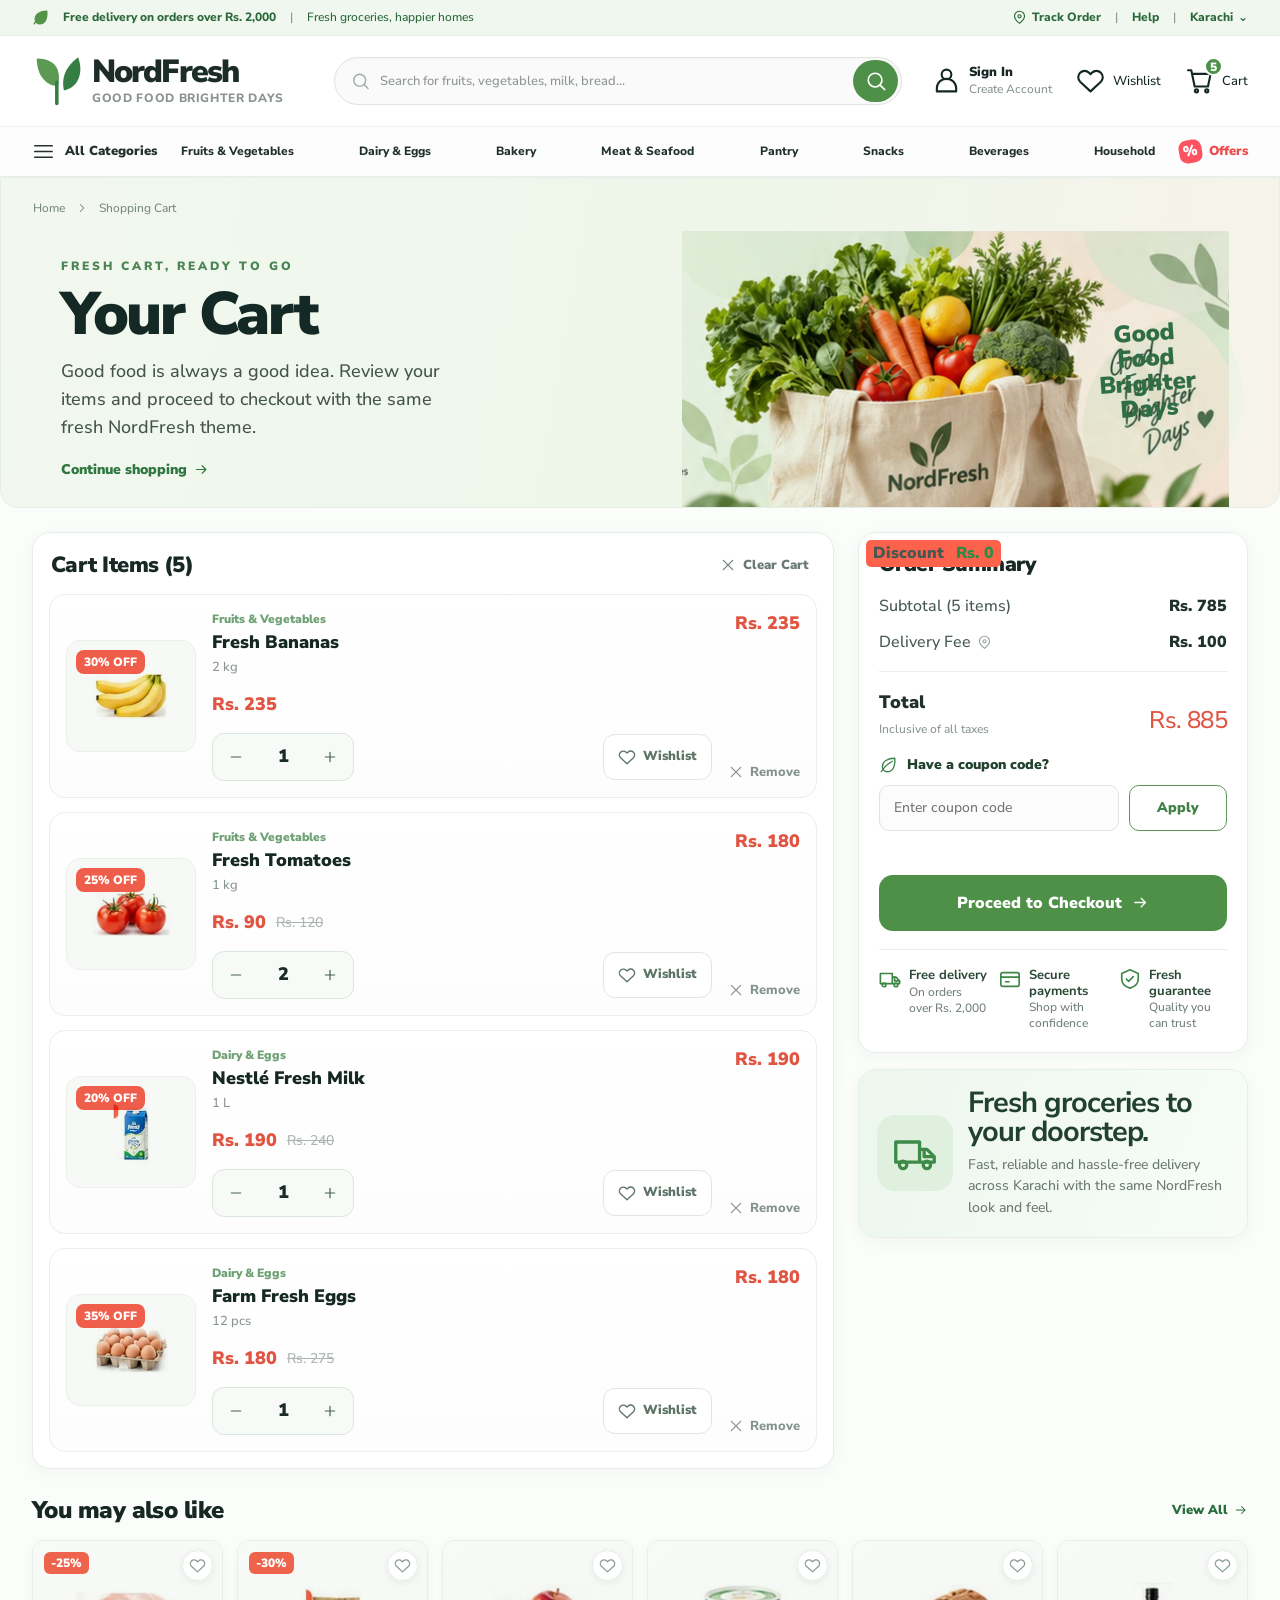
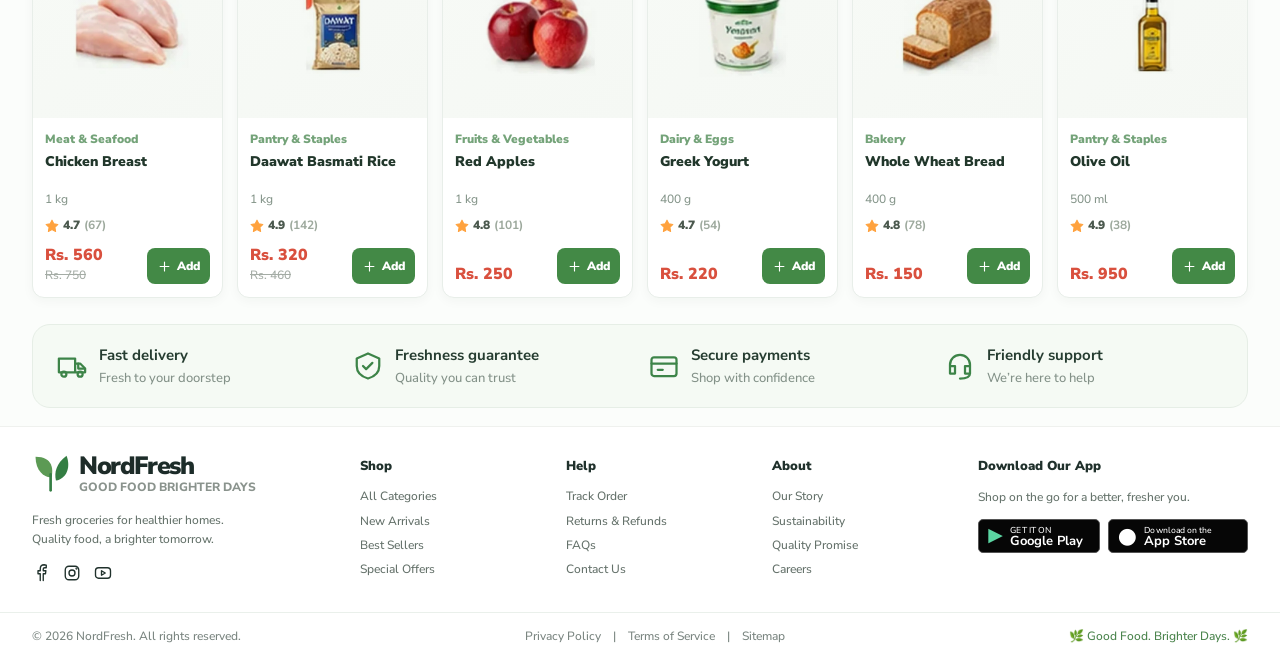
==== cart.html @ d3c6e1ac "Add NordFresh shopping cart page and connect full cart navigation" ====
<!doctype html>
<html lang="en">
<head>
  <meta charset="UTF-8" />
  <meta name="viewport" content="width=device-width, initial-scale=1" />
  <meta name="theme-color" content="#f8fbf7" />
  <meta name="description" content="Review your NordFresh cart and continue to checkout." />
  <title>Shopping Cart | NordFresh</title>
  <link rel="preconnect" href="https://fonts.googleapis.com" />
  <link rel="preconnect" href="https://fonts.gstatic.com" crossorigin />
  <link href="https://fonts.googleapis.com/css2?family=Nunito+Sans:wght@400;500;600;700;800;900&display=swap" rel="stylesheet" />
  <link rel="stylesheet" href="styles.css" />
  <link rel="stylesheet" href="storefront.css" />
  <link rel="stylesheet" href="cart.css" />
  <script defer src="catalog.js"></script>
  <script defer src="cart.js"></script>
</head>
<body data-page="cart">
  <svg aria-hidden="true" class="svg-defs" xmlns="http://www.w3.org/2000/svg">
    <symbol id="i-leaf" viewBox="0 0 24 24"><path d="M21 3c-9.5 0-16.5 4-16.5 11.5A6.5 6.5 0 0 0 11 21C18.5 21 22 13.5 21 3Z"></path><path d="M3 21c4-7 9-11 15-14"></path></symbol>
    <symbol id="i-search" viewBox="0 0 24 24"><circle cx="11" cy="11" r="7.5"></circle><path d="m16.5 16.5 5 5"></path></symbol>
    <symbol id="i-cart" viewBox="0 0 24 24"><path d="M2.5 3.5h2.7L8 17h11l2.2-10.5H5.9"></path><circle cx="9.5" cy="20.5" r="1.3"></circle><circle cx="18" cy="20.5" r="1.3"></circle></symbol>
    <symbol id="i-user" viewBox="0 0 24 24"><circle cx="12" cy="7" r="4"></circle><path d="M4 21v-2.5a8 8 0 0 1 16 0V21H4Z"></path></symbol>
    <symbol id="i-pin" viewBox="0 0 24 24"><path d="M20 10c0 5-8 11.5-8 11.5S4 15 4 10a8 8 0 1 1 16 0Z"></path><circle cx="12" cy="10" r="2.5"></circle></symbol>
    <symbol id="i-heart" viewBox="0 0 24 24"><path d="M20.6 5.6a5.2 5.2 0 0 0-7.4 0L12 6.8l-1.2-1.2a5.2 5.2 0 0 0-7.4 7.4L12 21l8.6-8a5.2 5.2 0 0 0 0-7.4Z"></path></symbol>
    <symbol id="i-menu" viewBox="0 0 24 24"><path d="M3 6h18M3 12h18M3 18h18"></path></symbol>
    <symbol id="i-truck" viewBox="0 0 24 24"><path d="M1.5 6h13v11h-13zM14.5 10h4l4 4v3h-8z"></path><circle cx="5.5" cy="18.5" r="2"></circle><circle cx="18.5" cy="18.5" r="2"></circle><path d="M17 10v4h5"></path></symbol>
    <symbol id="i-shield" viewBox="0 0 24 24"><path d="M12 2 21 6v6c0 5-3.8 8.5-9 10-5.2-1.5-9-5-9-10V6Z"></path><path d="m8 12 2.5 2.5 5-5"></path></symbol>
    <symbol id="i-credit" viewBox="0 0 24 24"><rect height="15" rx="2" width="20" x="2" y="5"></rect><path d="M2 10h20m-15 5h4"></path></symbol>
    <symbol id="i-headset" viewBox="0 0 24 24"><path d="M4 13V11a8 8 0 0 1 16 0v2M4 13v5h4v-6H5a1 1 0 0 0-1 1ZM20 13v5h-4v-6h3a1 1 0 0 1 1 1ZM20 18c0 3-4 4-8 4"></path></symbol>
    <symbol id="i-mail" viewBox="0 0 24 24"><rect height="15" rx="2" width="20" x="2" y="5"></rect><path d="m2 7 10 8 10-8"></path></symbol>
    <symbol id="i-arrow" viewBox="0 0 24 24"><path d="M4 12h15m-6-6 6 6-6 6"></path></symbol>
    <symbol id="i-close" viewBox="0 0 24 24"><path d="M5 5 19 19M19 5 5 19"></path></symbol>
    <symbol id="i-minus" viewBox="0 0 24 24"><path d="M5 12h14"></path></symbol>
    <symbol id="i-plus" viewBox="0 0 24 24"><path d="M5 12h14M12 5v14"></path></symbol>
    <symbol id="i-facebook" viewBox="0 0 24 24"><path d="M15 22v-9h3l.5-4H15V6.8c0-1.2.4-1.8 1.9-1.8H19V1.4A23 23 0 0 0 16.2 1C13 1 11 2.9 11 6.5V9H8v4h3v9"></path></symbol>
    <symbol id="i-instagram" viewBox="0 0 24 24"><rect height="18" rx="5" width="18" x="3" y="3"></rect><circle cx="12" cy="12" r="4"></circle><circle cx="18" cy="6" r=".6"></circle></symbol>
    <symbol id="i-play" viewBox="0 0 24 24"><rect height="14" rx="4" width="20" x="2" y="5"></rect><path d="m10 9 5 3-5 3Z"></path></symbol>
    <symbol id="i-chevron" viewBox="0 0 24 24"><path d="m9 6 6 6-6 6"></path></symbol>
    <symbol id="i-star" viewBox="0 0 24 24"><path d="m12 2 3.1 6.3 7 1-5.1 5 1.2 7-6.2-3.3-6.2 3.3 1.2-7-5.1-5 7-1Z"></path></symbol>
  </svg>

  <a href="#main" class="skip-link">Skip to main content</a>

  <div class="announcement">
    <div class="wrap announcement-inner">
      <div class="announce-message"><svg class="ico leaf-solid"><use href="#i-leaf"></use></svg><strong>Free delivery on orders over Rs. 2,000</strong><span class="top-divider">|</span><span class="announcement-extra">Fresh groceries, happier homes</span></div>
      <div class="announce-links"><a data-demo="Order tracking" href="#"><svg class="ico small"><use href="#i-pin"></use></svg> Track Order</a><span>|</span><a data-demo="Help centre" href="#">Help</a><span>|</span><button class="text-control" id="cityButton" type="button">Karachi <span aria-hidden="true">⌄</span></button></div>
    </div>
  </div>

  <header class="site-header" id="top">
    <div class="wrap main-header">
      <a aria-label="NordFresh home" class="brand" href="index.html">
        <span aria-hidden="true" class="brand-symbol"><svg class="brand-leaf one" viewBox="0 0 44 44"><path d="M4 3C24 3 24 18 22 26 15 27 4 20 4 3Z" fill="#5c9a54"></path><path d="M39 2C27 11 25 21 27 30 39 28 44 15 39 2Z" fill="#347e43"></path><path d="M21 23v18" stroke="#347e43" stroke-linecap="round" stroke-width="3"></path></svg></span>
        <span class="brand-type"><span class="brand-name">Nord<span>Fresh</span></span><small>GOOD FOOD BRIGHTER DAYS</small></span>
      </a>
      <form class="header-search" id="searchForm" role="search"><svg class="ico search-prefix"><use href="#i-search"></use></svg><input aria-label="Search products" autocomplete="off" id="searchInput" placeholder="Search for fruits, vegetables, milk, bread..." type="search" /><button aria-label="Search" type="submit"><svg class="ico"><use href="#i-search"></use></svg></button></form>
      <div class="header-actions">
        <button class="account-action" data-demo="Sign in" type="button"><svg class="ico"><use href="#i-user"></use></svg><span><strong>Sign In</strong><small>Create Account</small></span></button>
        <button class="account-action wishlist-action" id="wishlistButton" type="button"><svg class="ico"><use href="#i-heart"></use></svg><span>Wishlist</span></button>
        <button aria-label="Open shopping cart" class="account-action cart-action" id="openCart" type="button"><span class="cart-icon-wrap"><svg class="ico"><use href="#i-cart"></use></svg><span class="cart-count" id="cartCount">0</span></span><span>Cart</span></button>
      </div>
    </div>
    <nav aria-label="Main navigation" class="nav-strip">
      <div class="wrap nav-content">
        <button aria-expanded="false" class="nav-category" id="categoryToggle" type="button"><svg class="ico"><use href="#i-menu"></use></svg> All Categories</button>
        <div class="nav-links"><a href="shop.html?category=fruits">Fruits &amp; Vegetables</a><a href="shop.html?category=dairy">Dairy &amp; Eggs</a><a href="shop.html?category=bakery">Bakery</a><a href="shop.html?category=seafood">Meat &amp; Seafood</a><a href="shop.html?category=pantry">Pantry</a><a href="shop.html?category=snacks">Snacks</a><a href="shop.html?category=beverages">Beverages</a><a href="shop.html?category=household">Household</a></div>
        <a class="offers-link" href="shop.html?sort=discount"><span class="offer-flower">%</span> Offers</a>
      </div>
      <div class="category-popover wrap" hidden id="categoryPopover"><div class="popover-list" id="popoverCategoryList"></div></div>
    </nav>
  </header>

  <main id="main" class="cart-main">
    <section class="cart-hero">
      <div class="wrap">
        <nav class="cart-breadcrumbs" aria-label="Breadcrumb">
          <a href="index.html">Home</a><svg class="ico"><use href="#i-chevron"></use></svg><span>Shopping Cart</span>
        </nav>
      </div>
      <div class="wrap cart-hero-inner">
        <div class="cart-hero-copy">
          <div class="eyebrow">FRESH CART, READY TO GO</div>
          <h1>Your Cart</h1>
          <p>Good food is always a good idea. Review your items and proceed to checkout with the same fresh NordFresh theme.</p>
          <a class="hero-link" href="shop.html">Continue shopping <svg class="ico"><use href="#i-arrow"></use></svg></a>
        </div>
        <div class="cart-hero-media">
          <div class="cart-hero-leaf" aria-hidden="true"></div>
          <img src="assets/hero-produce.webp" alt="NordFresh grocery bag filled with vegetables and fruits" width="1102" height="556" decoding="async" fetchpriority="high" />
          <div class="cart-hero-badge">Good<br/>Food<br/>Brighter<br/>Days</div>
        </div>
      </div>
    </section>

    <div class="wrap cart-layout">
      <section class="cart-card" aria-labelledby="cartItemsHeading">
        <div class="cart-card-header">
          <h2 id="cartItemsHeading">Cart Items (<span id="cartItemCountLabel">0</span>)</h2>
          <button id="clearCartPage" type="button"><svg class="ico"><use href="#i-close"></use></svg> Clear Cart</button>
        </div>
        <div class="cart-items" id="cartPageItems"></div>
      </section>

      <aside class="summary-stack">
        <section class="summary-card" id="summaryPanel" aria-labelledby="summaryHeading">
          <h2 id="summaryHeading">Order Summary</h2>
          <div class="summary-lines">
            <div class="summary-line"><span>Subtotal (<span id="summaryItemCount">0</span> items)</span><strong id="summarySubtotal">Rs. 0</strong></div>
            <div class="summary-line muted"><span>Delivery Fee <svg class="ico"><use href="#i-pin"></use></svg></span><strong id="summaryDelivery">Rs. 0</strong></div>
            <div class="summary-line discount"><span>Discount</span><strong id="summaryDiscount">Rs. 0</strong></div>
          </div>
          <div class="summary-total">
            <div><strong>Total</strong><small>Inclusive of all taxes</small></div>
            <div class="total-amount" id="summaryTotal">Rs. 0</div>
          </div>
          <div class="coupon-title"><svg class="ico"><use href="#i-leaf"></use></svg> Have a coupon code?</div>
          <form class="coupon-form" id="couponForm">
            <input id="couponInput" type="text" placeholder="Enter coupon code" aria-label="Coupon code" />
            <button type="submit">Apply</button>
          </form>
          <div class="coupon-note" id="couponNote"></div>
          <button class="btn btn-primary checkout-btn" id="checkoutCart" type="button">Proceed to Checkout <svg class="ico"><use href="#i-arrow"></use></svg></button>
          <div class="summary-feature-list">
            <div class="summary-feature"><svg class="ico"><use href="#i-truck"></use></svg><div><strong>Free delivery</strong><span>On orders over Rs. 2,000</span></div></div>
            <div class="summary-feature"><svg class="ico"><use href="#i-credit"></use></svg><div><strong>Secure payments</strong><span>Shop with confidence</span></div></div>
            <div class="summary-feature"><svg class="ico"><use href="#i-shield"></use></svg><div><strong>Fresh guarantee</strong><span>Quality you can trust</span></div></div>
          </div>
        </section>

        <section class="cart-promo-card" aria-label="Promotional message">
          <div class="cart-promo-card-inner">
            <div class="cart-promo-icon"><svg class="ico"><use href="#i-truck"></use></svg></div>
            <div>
              <h3>Fresh groceries to your doorstep.</h3>
              <p>Fast, reliable and hassle-free delivery across Karachi with the same NordFresh look and feel.</p>
            </div>
          </div>
        </section>
      </aside>
    </div>

    <section class="wrap cart-recommend section" aria-labelledby="recommendHeading">
      <div class="section-title">
        <h2 id="recommendHeading">You may also like</h2>
        <a class="view-all" href="shop.html">View All <svg class="ico"><use href="#i-arrow"></use></svg></a>
      </div>
      <div class="cart-recommend-grid" id="cartRecommendations"></div>
    </section>

    <section class="wrap cart-bottom-benefits" aria-label="Service highlights">
      <article><svg class="ico"><use href="#i-truck"></use></svg><div><strong>Fast delivery</strong><p>Fresh to your doorstep</p></div></article>
      <article><svg class="ico"><use href="#i-shield"></use></svg><div><strong>Freshness guarantee</strong><p>Quality you can trust</p></div></article>
      <article><svg class="ico"><use href="#i-credit"></use></svg><div><strong>Secure payments</strong><p>Shop with confidence</p></div></article>
      <article><svg class="ico"><use href="#i-headset"></use></svg><div><strong>Friendly support</strong><p>We’re here to help</p></div></article>
    </section>
  </main>

  <footer class="site-footer"><div class="wrap footer-main"><div class="footer-about"><a class="brand footer-brand" href="index.html"><span aria-hidden="true" class="brand-symbol"><svg viewBox="0 0 44 44"><path d="M4 3C24 3 24 18 22 26 15 27 4 20 4 3Z" fill="#5c9a54"></path><path d="M39 2C27 11 25 21 27 30 39 28 44 15 39 2Z" fill="#347e43"></path><path d="M21 23v18" stroke="#347e43" stroke-linecap="round" stroke-width="3"></path></svg></span><span class="brand-type"><span class="brand-name">Nord<span>Fresh</span></span><small>GOOD FOOD BRIGHTER DAYS</small></span></a><p>Fresh groceries for healthier homes.<br />Quality food, a brighter tomorrow.</p><div class="social-links"><a aria-label="Facebook" data-demo="Facebook" href="#"><svg class="ico"><use href="#i-facebook"></use></svg></a><a aria-label="Instagram" data-demo="Instagram" href="#"><svg class="ico"><use href="#i-instagram"></use></svg></a><a aria-label="YouTube" data-demo="YouTube" href="#"><svg class="ico"><use href="#i-play"></use></svg></a></div></div><div class="footer-col"><h3>Shop</h3><a href="shop.html">All Categories</a><a href="shop.html">New Arrivals</a><a href="shop.html">Best Sellers</a><a href="shop.html">Special Offers</a></div><div class="footer-col"><h3>Help</h3><a data-demo="Track order" href="#">Track Order</a><a data-demo="Returns and refunds" href="#">Returns &amp; Refunds</a><a data-demo="FAQs" href="#">FAQs</a><a data-demo="Contact" href="#">Contact Us</a></div><div class="footer-col"><h3>About</h3><a data-demo="Our story" href="#">Our Story</a><a data-demo="Sustainability" href="#">Sustainability</a><a data-demo="Quality promise" href="#">Quality Promise</a><a data-demo="Careers" href="#">Careers</a></div><div class="footer-col footer-app"><h3>Download Our App</h3><p>Shop on the go for a better, fresher you.</p><div class="store-badges"><a data-demo="Google Play" href="#"><span class="badge-play">▶</span><span><small>GET IT ON</small><strong>Google Play</strong></span></a><a data-demo="App Store" href="#"><span class="badge-apple">●</span><span><small>Download on the</small><strong>App Store</strong></span></a></div></div></div><div class="footer-bottom"><div class="wrap"><span>© 2026 NordFresh. All rights reserved.</span><div><a data-demo="Privacy policy" href="#">Privacy Policy</a><span>|</span><a data-demo="Terms of service" href="#">Terms of Service</a><span>|</span><a data-demo="Sitemap" href="#">Sitemap</a></div><span class="footer-tagline">🌿 Good Food. Brighter Days. 🌿</span></div></div></footer>

  <nav aria-label="Quick navigation" class="mobile-bottom-nav"><a href="index.html"><svg class="ico"><use href="#i-leaf"></use></svg><span>Home</span></a><a href="shop.html"><svg class="ico"><use href="#i-menu"></use></svg><span>Shop</span></a><button id="mobileCart" type="button"><svg class="ico"><use href="#i-cart"></use></svg><span>Cart</span></button><button data-demo="Account" type="button"><svg class="ico"><use href="#i-user"></use></svg><span>Account</span></button></nav>
  <div aria-live="polite" class="toast" id="toast" role="status"></div>
</body>
</html>
---- styles.css ----
:root{--green:#4e9048;--green-dark:#276d39;--deep:#142724;--text:#20312c;--muted:#67726e;--line:#e7ece8;--mint:#edf7ee;--pale:#f5faf4;--orange:#ec5945;--shadow:0 5px 22px rgba(22,48,33,.055);--radius:12px;--wrap:1340px}
*,*::before,*::after{box-sizing:border-box}html{scroll-behavior:smooth;scroll-padding-top:125px}body{margin:0;font-family:'Nunito Sans',Inter,ui-sans-serif,system-ui,-apple-system,'Segoe UI',sans-serif;color:var(--text);background:#fff;font-size:14px;font-weight:500;line-height:1.4;-webkit-font-smoothing:antialiased}img,svg{display:block}img{max-width:100%;height:auto}a{text-decoration:none;color:inherit}button,input{font:inherit}button{cursor:pointer}button:disabled{cursor:not-allowed;opacity:.6}a,button,input{-webkit-tap-highlight-color:transparent}a:focus-visible,button:focus-visible,input:focus-visible{outline:3px solid #8bbd83;outline-offset:3px}h1,h2,h3,p{margin:0}h1,h2,h3{line-height:1.13}h2{letter-spacing:-.55px}.wrap{width:min(var(--wrap),calc(100% - 64px));margin-inline:auto}.svg-defs{position:absolute;width:0;height:0;overflow:hidden}.ico{width:22px;height:22px;fill:none;stroke:currentColor;stroke-width:1.8;stroke-linecap:round;stroke-linejoin:round;flex-shrink:0}.ico.small{width:15px;height:15px}.sr-only{position:absolute!important;width:1px!important;height:1px!important;padding:0!important;margin:-1px!important;overflow:hidden!important;clip:rect(0,0,0,0)!important;white-space:nowrap!important;border:0!important}.skip-link{position:absolute;left:12px;top:-80px;background:white;color:var(--green-dark);padding:10px;z-index:120}.skip-link:focus{top:12px}.btn{display:inline-flex;align-items:center;justify-content:center;gap:10px;min-height:42px;padding:10px 18px;border:0;border-radius:10px;font-size:14px;font-weight:900;transition:background .22s,transform .22s,box-shadow .22s;white-space:nowrap}.btn:hover{transform:translateY(-2px);box-shadow:0 7px 19px #347e4325}.btn .ico{width:17px;height:17px}.btn-primary{background:var(--green);color:white}.btn-primary:hover{background:#367a3b}.btn-light{background:#fff;color:#316d3d}.btn-light:hover{background:#f6fff4}.section{margin-top:22px}.section-title{display:flex;align-items:center;justify-content:space-between;gap:15px;margin-bottom:16px}.section-title h2{font-size:24px;font-weight:900;color:#162724}.view-all{display:inline-flex;align-items:center;gap:6px;font-size:13px;font-weight:900;color:#286e3b;white-space:nowrap}.view-all:hover{color:var(--orange)}.view-all .ico{width:14px;height:14px}
/* Slim announcement bar */
.announcement{background:#eff7ee;border-bottom:1px solid #e3eee3;color:#2b6839;font-size:12px;min-height:35px}.announcement-inner{min-height:35px;display:flex;align-items:center;justify-content:space-between;gap:15px}.announce-message,.announce-links{display:flex;align-items:center;gap:14px}.announcement .ico.leaf-solid{fill:#549448;stroke:#549448;width:17px;height:17px}.announce-message strong{font-weight:800}.top-divider,.announce-links>span{color:#81958a}.announce-links a,.announce-links button{display:inline-flex;align-items:center;gap:5px;font-size:12px;font-weight:800}.announce-links a:hover{color:#103d21}.text-control{padding:0;border:0;background:none;color:inherit}
/* Header */
.site-header{position:relative;z-index:20;background:#fff}.main-header{display:grid;grid-template-columns:272px minmax(280px,1fr) 316px;align-items:center;gap:30px;min-height:90px}.brand{display:inline-flex;align-items:center;gap:8px;white-space:nowrap;max-width:max-content}.brand-symbol{display:block;width:52px;height:52px;flex:0 0 52px}.brand-symbol svg{width:100%;height:100%}.brand-type{display:flex;flex-direction:column;gap:2px}.brand-name{font-weight:900;letter-spacing:-1.9px;color:#1e2c29;font-size:32px;line-height:1}.brand-name span{color:#1c2c29}.brand-type small{font-size:12px;font-weight:800;letter-spacing:.65px;color:#8a938d}.header-search{height:48px;display:flex;align-items:center;border:1px solid #dde5e0;background:#f9faf9;border-radius:30px;padding-left:16px;box-shadow:inset 0 1px 2px #00000005}.header-search:focus-within{border-color:#83b17d;box-shadow:0 0 0 3px #8bbd8325}.header-search .search-prefix{color:#a2aca6;width:19px}.header-search input{flex:1;min-width:0;width:100%;border:0;outline:0;background:transparent;padding:0 10px;color:var(--deep);font-size:13px}.header-search input::placeholder{color:#8e9693}.header-search button{width:45px;height:42px;margin-right:3px;border:0;background:var(--green);color:#fff;border-radius:25px;display:grid;place-items:center;transition:background .2s}.header-search button:hover{background:var(--green-dark)}.header-actions{display:flex;align-items:center;justify-content:flex-end;gap:24px}.account-action{display:inline-flex;align-items:center;gap:8px;border:0;background:none;color:#142725;padding:8px 0;font-size:13px;white-space:nowrap}.account-action>.ico,.cart-icon-wrap>.ico{width:29px;height:29px;stroke-width:1.75}.account-action>span:not(.cart-icon-wrap){display:flex;flex-direction:column;text-align:left;line-height:1.15}.account-action strong{font-size:13px;font-weight:900}.account-action small{font-size:12px;color:#8b9690;margin-top:3px}.cart-icon-wrap{display:block;position:relative}.cart-count{position:absolute;top:-9px;right:-9px;min-width:19px;height:19px;border-radius:50%;display:grid;place-items:center;background:var(--green);color:white;font-size:12px;font-weight:900;border:2px solid white}.nav-strip{border-top:1px solid #f0f2f0;border-bottom:1px solid #eaefeb;background:#fcfdfc}.nav-content{display:flex;align-items:center;gap:24px;min-height:49px}.nav-category{display:inline-flex;align-items:center;gap:10px;border:0;background:none;color:#25312f;font-weight:900;white-space:nowrap;padding:9px 0;font-size:13px}.nav-category .ico{width:23px;height:23px}.nav-links{display:flex;align-items:center;flex:1;justify-content:space-between;gap:14px;min-width:0;overflow:auto;scrollbar-width:none}.nav-links::-webkit-scrollbar{display:none}.nav-links a{font-size:12px;font-weight:800;white-space:nowrap}.nav-links a:hover{color:var(--green-dark)}.offers-link{font-size:13px;color:#ee4b4e;font-weight:900;display:flex;align-items:center;gap:7px;white-space:nowrap}.offer-flower{background:#ff5261;color:#fff;border-radius:35%;width:23px;height:23px;display:grid;place-items:center;font-size:15px;transform:rotate(-10deg)}.category-popover{position:absolute;left:50%;transform:translateX(-50%);top:100%;z-index:60;border:1px solid #e5ece8;box-shadow:0 22px 38px #0c30201c;background:white;border-radius:0 0 14px 14px;padding:20px}.category-popover[hidden]{display:none}.popover-list{display:grid;grid-template-columns:repeat(4,1fr);gap:10px}.popover-list button{background:#f5faf5;border:1px solid #e2eee3;border-radius:9px;padding:12px;text-align:left;font-size:13px;font-weight:800;color:#254f32;transition:background .2s}.popover-list button:hover{background:#e5f3e5}
/* Hero */
.hero{overflow:hidden;background:linear-gradient(108deg,#f5faf3 0%,#f5faf3 32%,#f0f8e8 51%,#f8f2ed 79%,#f9f8f3 100%);isolation:isolate}.hero-inner{position:relative;min-height:380px;display:flex;align-items:center}.hero-copy{position:relative;z-index:2;width:52%;padding:28px 0 25px 28px}.eyebrow{color:#437d4f;font-weight:900;letter-spacing:4px;font-size:12px}.hero h1{font-size:clamp(34px,3.65vw,55px);letter-spacing:-2.25px;line-height:1.035;font-weight:900;margin:14px 0 14px;color:#1c2d29}.hero-description{font-size:16px;line-height:1.46;color:#37483f;max-width:460px}.hero-cta{margin-top:18px;border-radius:30px;padding:12px 25px;min-height:46px}.hero-benefits{display:flex;gap:23px;margin-top:27px;align-items:center}.hero-benefits>div{display:flex;gap:9px;align-items:center;font-size:12px;line-height:1.25;font-weight:800;padding-right:22px;border-right:1px solid #cbdacb}.hero-benefits>div:last-child{border-right:0}.hero-benefits .ico{width:26px;height:26px}.hero-benefits .green{color:#418b46}.hero-photo{position:absolute;z-index:1;right:-18px;top:0;width:60%;height:100%;display:flex;align-items:center;justify-content:flex-end;overflow:hidden}.hero-photo img{width:100%;height:100%;object-fit:fill;mix-blend-mode:multiply;mask-image:linear-gradient(to right,transparent 0%,#000 13%,#000 100%)}.hero-decoration{position:absolute;z-index:0;pointer-events:none;border-radius:100% 8% 80% 10%;opacity:.23;transform:rotate(-22deg)}.decoration-left{width:120px;height:180px;left:-85px;bottom:-100px;background:#a6cf9a}.decoration-right{width:155px;height:100px;right:-123px;top:30px;background:#82b16c}
/* Categories */
.categories-section{margin-top:24px}.categories-grid{display:grid;grid-template-columns:repeat(8,minmax(0,1fr));align-items:start;gap:17px}.category-tile{border:0;background:none;color:#202c29;text-align:center;min-width:0;padding:0 3px 8px;display:flex;align-items:center;flex-direction:column;gap:8px}.category-image{width:min(100%,126px);aspect-ratio:1;border-radius:50%;background:#f2f4f2;display:grid;place-items:center;overflow:hidden;transition:transform .22s,box-shadow .22s}.category-image img{width:100%;height:100%;object-fit:cover}.category-tile:hover .category-image,.category-tile.active .category-image{transform:translateY(-4px);box-shadow:0 7px 18px #52915720}.category-tile.active .category-image{outline:3px solid #80b474;outline-offset:1px}.category-tile span:last-child{font-size:12px;font-weight:900;line-height:1.15;max-width:125px}
/* Promotional banners */
.promo-grid{display:grid;grid-template-columns:1.35fr 1fr;gap:16px}.promo{height:205px;position:relative;display:flex;align-items:center;overflow:hidden;border-radius:13px;isolation:isolate;transition:transform .24s,box-shadow .24s}.promo:hover{transform:translateY(-3px);box-shadow:var(--shadow)}.promo-seasonal{background:linear-gradient(100deg,#eef7e8 0%,#f0f7e9 52%,#c7e2bd 100%)}.promo-healthy{background:linear-gradient(105deg,#fff2ed,#fcece7)}.promo-words{position:relative;z-index:2;padding-left:32px;max-width:57%}.promo .eyebrow{font-size:12px;letter-spacing:2.8px}.promo-healthy .eyebrow{color:#e76a57}.promo h2{font-size:clamp(24px,2.5vw,36px);font-weight:900;letter-spacing:-1.2px;margin:11px 0 8px;line-height:1.08}.promo-healthy h2{color:#d44d3b}.promo p{font-size:14px;line-height:1.3}.promo .btn{min-height:32px;border-radius:40px;padding:8px 15px;margin-top:13px;font-size:12px}.promo>img{position:absolute;right:0;bottom:0;width:50%;height:100%;object-fit:cover;mask-image:linear-gradient(90deg,transparent,#000 25%);z-index:1}.promo-healthy>img{width:46%;height:100%;object-fit:cover;object-position:center}.discount-seal{position:absolute;z-index:2;right:16px;top:14px;width:87px;height:87px;border-radius:50%;background:#5d9e52;color:#fff;display:flex;flex-direction:column;align-items:center;justify-content:center;line-height:1.02;font-size:12px;font-weight:900;box-shadow:0 3px 12px #1b471d25}.discount-seal strong{font-size:28px}
/* Product cards */
.deals-title{align-items:center}.title-with-timer{display:flex;align-items:center;gap:18px}.countdown{display:inline-flex;align-items:center;gap:7px;padding:5px 11px;border-radius:7px;background:#fff0e9;color:#f05f4e;font-weight:900;font-size:12px;white-space:nowrap}.countdown .ico{width:16px;height:16px}.products-grid{display:grid;grid-template-columns:repeat(6,minmax(0,1fr));gap:12px}.product-card{position:relative;min-width:0;overflow:hidden;border:1px solid #e9eeeb;border-radius:9px;background:#fff;box-shadow:0 1px 3px #152a2105;transition:box-shadow .22s,transform .22s;display:flex;flex-direction:column}.product-card:hover{box-shadow:var(--shadow);transform:translateY(-3px)}.product-thumb{height:148px;display:flex;align-items:center;justify-content:center;position:relative;overflow:hidden;background:#fff}.product-thumb img{width:100%;height:100%;object-fit:contain;transition:transform .27s}.product-card:hover .product-thumb img{transform:scale(1.035)}.discount{position:absolute;top:8px;left:8px;border-radius:5px;background:#fd624c;color:#fff;font-size:12px;line-height:1.1;padding:5px 7px;z-index:1;font-weight:900}.product-info{padding:0 13px 12px;display:flex;flex-direction:column;flex:1}.product-info h3{font-size:13px;font-weight:800;line-height:1.22;min-height:31px}.product-info .product-unit{font-size:12px;color:#64716b;margin-top:3px}.price-row{display:flex;align-items:baseline;gap:10px;flex-wrap:wrap;margin-top:5px}.price{font-size:15px;font-weight:900;color:#172624}.old-price{font-size:12px;text-decoration:line-through;color:#a9afab}.add-button{background:var(--green);color:#fff;border:0;border-radius:5px;min-height:33px;margin-top:auto;padding:5px 8px;display:flex;align-items:center;justify-content:center;gap:8px;font-size:12px;font-weight:900;transition:background .2s}.add-button:hover{background:#2f753a}.add-button .ico{width:17px;height:17px}.product-info .price-row{margin-bottom:12px}.search-feedback{color:var(--green-dark);font-size:13px;font-weight:800;margin:-4px 0 12px}.empty-state{padding:45px 20px;background:#f3f8f2;border-radius:10px;color:#5a7060;text-align:center}.empty-state[hidden],.search-feedback[hidden]{display:none}
/* Curated products and sellers */
.discovery-section{display:grid;grid-template-columns:minmax(0,2.12fr) minmax(260px,.94fr);gap:22px}.discovery-section .section-title h2{font-size:23px}.recommended-grid{display:grid;grid-template-columns:repeat(6,minmax(0,1fr));gap:8px}.product-card.compact .product-thumb{height:118px}.product-card.compact .product-info{padding:0 8px 9px}.product-card.compact .product-info h3{font-size:12px;min-height:29px}.product-card.compact .product-info .price-row{margin:6px 0 10px}.product-card.compact .price{color:#e9453b;font-size:14px}.product-card.compact .add-button{min-height:30px;width:48px;margin:auto auto 0}.product-card.compact .add-button span{display:none}.seller-list{display:flex;flex-direction:column}.seller-row{display:grid;grid-template-columns:22px 47px minmax(0,1fr) 34px;align-items:center;gap:7px;border-bottom:1px solid #edf0eb;padding:3px 0}.seller-row:last-child{border-bottom:0}.seller-rank{width:21px;height:21px;border-radius:50%;display:grid;place-items:center;font-size:12px;font-weight:900;color:white;background:#286f3c}.seller-row img{width:47px;height:47px;object-fit:contain}.seller-row strong{display:block;font-size:12px;line-height:1.2}.seller-row small{display:block;font-size:12px;color:#5f6a66;margin-top:2px}.seller-row button{border:0;background:#e8f3e7;border-radius:6px;width:31px;height:31px;display:grid;place-items:center;color:#347d43;transition:background .2s}.seller-row button:hover{background:#c7e8c7}.seller-row button .ico{width:19px;height:19px}
/* Features, reviews, newsletter */
.features-grid{display:grid;grid-template-columns:repeat(4,minmax(0,1fr));gap:14px;margin-top:23px}.feature{background:linear-gradient(110deg,#f4f9f5,#eef6f0);display:flex;align-items:center;gap:14px;padding:15px 18px;min-height:67px;border-radius:10px}.feature>.ico{width:41px;height:41px;stroke:#407c46;stroke-width:1.65}.feature strong,.feature span{display:block}.feature strong{font-size:13px;font-weight:900}.feature span{font-size:12px;color:#6a796d;margin-top:3px}.reviews-grid{display:grid;grid-template-columns:repeat(3,minmax(0,1fr));gap:13px}.review-card{border:1px solid #ecf0ec;border-radius:10px;display:flex;align-items:center;gap:15px;padding:13px;min-width:0;min-height:100px}.review-avatar{flex:0 0 67px;width:67px;height:67px;display:grid;place-items:center;border-radius:50%;font-size:19px;font-weight:900;color:#365c46;background:linear-gradient(145deg,#eadbcc,#badbc7)}.avatar-two{background:linear-gradient(145deg,#c8dac9,#cbd9e6);color:#355166}.avatar-three{background:linear-gradient(145deg,#e4d4cf,#f0d5dd);color:#7b4c53}.stars{color:#ff980b;letter-spacing:2px;font-size:16px;line-height:1}.review-card p{font-size:12px;color:#68726f;line-height:1.3;margin:5px 0}.review-card strong{display:block;font-size:12px;color:#25312e}.review-card small{display:block;font-size:12px;color:#8c9691}.subscribe-section{display:flex;align-items:center;gap:20px;border-radius:12px;padding:14px 26px;background:linear-gradient(96deg,#eff6ed,#edf6ef,#dcebd6);margin-top:22px;margin-bottom:28px;min-height:77px}.subscribe-illustration .ico{width:53px;height:42px;stroke:#4b9051;stroke-width:1.3}.subscribe-text{min-width:0;flex:1}.subscribe-text h2{font-size:17px;font-weight:900}.subscribe-text p{font-size:12px;color:#56685c;margin-top:5px}.subscribe-form{display:flex;width:min(455px,43%);border-radius:9px;background:#fff;overflow:hidden;border:1px solid #e1ebe0;min-height:43px}.subscribe-form input{flex:1;min-width:0;border:0;outline:0;padding:0 16px;background:transparent;font-size:12px}.subscribe-form .btn{border-radius:0;min-width:132px;font-size:12px}
/* Footer */
.site-footer{border-top:1px solid #eff1ee;background:#fff}.footer-main{display:grid;grid-template-columns:1.62fr .95fr .95fr .95fr 1.45fr;gap:33px;padding-top:27px;padding-bottom:26px}.footer-brand .brand-symbol{width:39px;height:39px;flex-basis:39px}.footer-brand .brand-name{font-size:25px;letter-spacing:-1.4px}.footer-brand .brand-type small{font-size:12px;letter-spacing:0;line-height:1}.footer-about p,.footer-app p{font-size:12px;line-height:1.55;color:#65736b;margin:12px 0}.social-links{display:flex;align-items:center;gap:13px;margin-top:16px}.social-links .ico{width:18px;height:18px}.social-links a:hover{color:var(--green)}.footer-col h3{font-size:13px;font-weight:900;margin:5px 0 14px}.footer-col>a{display:block;font-size:12px;line-height:1.45;margin-bottom:7px;color:#64716a}.footer-col>a:hover{color:#2c8539}.store-badges{display:flex;gap:8px;align-items:center;margin-top:10px}.store-badges a{background:#060606;color:white;border-radius:5px;border:1px solid #555;padding:4px 9px;display:flex;align-items:center;gap:7px;line-height:1.0}.store-badges a span:last-child{display:flex;flex-direction:column}.store-badges a small{font-size:12px;transform:scale(.72);transform-origin:left;min-width:80px;height:11px;white-space:nowrap}.store-badges a strong{font-size:13px;white-space:nowrap}.badge-play{font-size:19px;color:#5bd5a2}.badge-apple{font-size:22px}.footer-bottom{border-top:1px solid #eaf0eb}.footer-bottom>.wrap{display:flex;align-items:center;justify-content:space-between;gap:15px;padding-top:15px;padding-bottom:15px;font-size:12px;color:#7a8580}.footer-bottom>.wrap>div{display:flex;gap:12px}.footer-bottom a:hover{color:#357c40}.footer-tagline{color:#49834b;white-space:nowrap}
/* Mobile cart, toast */
.mobile-bottom-nav{display:none}.drawer-overlay{position:fixed;inset:0;background:#0e221a85;z-index:75;opacity:0;transition:opacity .25s}.drawer-overlay.open{opacity:1}.drawer-overlay[hidden]{display:none}.cart-drawer{position:fixed;top:0;right:0;bottom:0;width:min(420px,100%);z-index:80;background:white;transform:translateX(105%);transition:transform .26s ease;box-shadow:-12px 0 40px #0002;display:flex;flex-direction:column}.cart-drawer.open{transform:translateX(0)}.drawer-header{padding:21px;border-bottom:1px solid var(--line);display:flex;justify-content:space-between;align-items:center}.drawer-header h2{font-size:21px}.drawer-header button{border:0;background:#eef6ef;width:36px;height:36px;display:grid;place-items:center;border-radius:50%}.drawer-items{padding:12px 19px;overflow:auto;flex:1}.cart-empty{padding:50px 10px;text-align:center;color:#708076}.cart-empty .ico{width:50px;height:50px;margin:0 auto 15px;color:#78a87e}.cart-line{display:grid;grid-template-columns:62px 1fr auto;align-items:center;gap:10px;padding:12px 0;border-bottom:1px solid var(--line)}.cart-line>img{width:62px;height:62px;object-fit:contain}.cart-line strong{font-size:13px}.cart-line small{display:block;color:#63776b;margin:4px 0}.cart-line-total{font-size:13px;font-weight:900;align-self:start}.qty-controls{display:inline-flex;align-items:center;gap:12px}.qty-controls button{width:26px;height:26px;border:1px solid #dce7dd;background:#f6faf5;border-radius:5px;display:grid;place-items:center}.qty-controls .ico{width:14px;height:14px}.qty-controls span{font-size:13px;font-weight:900}.drawer-footer{padding:19px;border-top:1px solid var(--line)}.subtotal{display:flex;justify-content:space-between;font-size:16px;font-weight:900}.drawer-footer p{font-size:12px;color:#78837d;margin:8px 0 16px}.drawer-footer .btn{width:100%}.toast{position:fixed;z-index:110;right:24px;bottom:24px;max-width:min(420px,calc(100% - 32px));pointer-events:none;opacity:0;transform:translateY(15px);transition:opacity .2s,transform .2s;border-radius:9px;padding:13px 19px;box-shadow:0 9px 35px #1e46282f;background:#244e33;color:white;font-size:13px;font-weight:800}.toast.show{opacity:1;transform:translateY(0)}
/* Progressive movement; never gate initial content on JS */
@media (prefers-reduced-motion:no-preference){.reveal{animation:fade-up .65s ease both;animation-timeline:view();animation-range:entry 0% entry 25%}@keyframes fade-up{from{opacity:.6;transform:translateY(11px)}to{opacity:1;transform:none}}}
/* Responsive */
@media(max-width:1160px){.wrap{width:min(var(--wrap),calc(100% - 40px))}.main-header{grid-template-columns:225px minmax(240px,1fr) 260px;gap:15px}.brand-name{font-size:28px}.brand-symbol{width:43px;height:43px;flex-basis:43px}.header-actions{gap:13px}.nav-content{gap:17px}.nav-links{gap:17px}.hero-copy{width:54%}.hero-benefits{gap:12px}.hero-benefits>div{padding-right:12px}.hero-photo{width:58%}.product-thumb{height:127px}.discovery-section{grid-template-columns:2fr .9fr}.recommended-grid{grid-template-columns:repeat(3,1fr)}.product-card.compact .product-thumb{height:135px}.promo h2{font-size:28px}.footer-main{gap:17px}}
@media(max-width:900px){.main-header{grid-template-columns:200px minmax(180px,1fr) 125px;gap:12px;min-height:80px}.header-actions{gap:15px}.header-actions .account-action>span:not(.cart-icon-wrap){display:none}.account-action>.ico,.cart-icon-wrap>.ico{width:26px;height:26px}.wishlist-action{display:none}.nav-links{gap:20px}.hero-inner{min-height:335px}.hero-copy{padding-left:10px;width:60%}.hero h1{font-size:38px}.hero-description{font-size:14px}.hero-photo{width:56%;right:-65px}.hero-benefits{gap:9px;margin-top:17px}.hero-benefits>div{font-size:12px;padding-right:8px}.hero-benefits .ico{width:22px}.categories-grid{grid-template-columns:repeat(8,110px);overflow-x:auto;scroll-snap-type:x proximity;padding-bottom:9px;scrollbar-width:thin}.category-tile{scroll-snap-align:start}.products-grid{grid-template-columns:repeat(3,minmax(0,1fr))}.product-thumb{height:155px}.discovery-section{grid-template-columns:1fr}.recommended-grid{grid-template-columns:repeat(6,minmax(0,1fr))}.product-card.compact .product-thumb{height:115px}.sellers-column{margin-top:5px}.seller-list{display:grid;grid-template-columns:repeat(2,1fr);column-gap:25px}.features-grid{grid-template-columns:repeat(2,1fr)}.review-avatar{flex-basis:48px;width:48px;height:48px}.review-card{gap:8px;padding:10px}.review-card p{font-size:12px}.footer-main{grid-template-columns:2fr 1fr 1fr;row-gap:22px}.footer-app{grid-column:2 / -1}.subscribe-form{width:40%}}
@media(max-width:670px){html{scroll-padding-top:25px}.wrap{width:calc(100% - 32px)}.announcement{min-height:32px}.announcement-inner{min-height:32px;justify-content:center}.announcement-extra,.top-divider,.announce-links{display:none}.announce-message{gap:7px;font-size:12px}.site-header{position:relative}.main-header{display:grid;grid-template-columns:1fr auto;gap:10px;padding-top:12px;padding-bottom:12px}.brand-name{font-size:27px}.brand-symbol{width:41px;height:41px;flex-basis:41px}.brand-type small{font-size:12px;letter-spacing:0}.header-search{grid-row:2;grid-column:1/-1;width:100%;height:43px}.header-search button{height:37px;width:41px}.header-actions{grid-column:2;grid-row:1;gap:13px}.header-actions .account-action{padding:5px 0}.header-actions .account-action:first-child{display:none}.nav-content{min-height:42px;gap:16px}.nav-category{padding:8px 0}.nav-category .ico{width:19px}.nav-links{gap:18px}.nav-links a{font-size:12px}.offers-link{font-size:12px}.nav-strip .category-popover{width:calc(100% - 20px)}.popover-list{grid-template-columns:repeat(2,1fr)}.hero-inner{min-height:505px;display:block}.hero-copy{width:100%;padding:29px 8px 0;display:flex;align-items:flex-start;flex-direction:column}.hero .eyebrow{font-size:12px;letter-spacing:2.7px}.hero h1{font-size:clamp(34px,8.5vw,48px);letter-spacing:-1.7px;margin:10px 0}.hero-description{font-size:14px;max-width:85%}.hero-cta{margin-top:14px;min-height:39px;padding:9px 19px}.hero-benefits{position:absolute;top:407px;left:5px;right:5px;justify-content:space-between;z-index:3;background:#ffffff9e;border-radius:9px;padding:8px 9px;margin:0;gap:6px}.hero-benefits>div{gap:5px;padding-right:7px;font-size:12px}.hero-benefits .ico{width:19px;height:19px}.hero-photo{top:216px;height:239px;width:95%;right:-27px;opacity:.97}.hero-photo img{mask-image:linear-gradient(90deg,transparent,#000 9%);object-fit:fill}.categories-section{margin-top:23px}.section-title h2,.discovery-section .section-title h2{font-size:19px}.section-title{margin-bottom:13px}.view-all{font-size:12px;gap:4px}.categories-grid{grid-template-columns:repeat(8,100px);gap:9px}.category-image{width:92px}.category-tile span:last-child{font-size:12px}.promo-grid{grid-template-columns:1fr;gap:11px;margin-top:14px}.promo{height:188px}.promo-words{padding-left:19px;max-width:65%}.promo h2{font-size:25px;margin:7px 0}.promo p{font-size:12px}.promo .eyebrow{font-size:12px;letter-spacing:1.2px}.promo .btn{font-size:12px;min-height:30px;margin-top:10px}.discount-seal{width:66px;height:66px;right:12px;font-size:12px}.discount-seal strong{font-size:22px}.title-with-timer{gap:7px;flex-wrap:wrap}.countdown{font-size:12px;padding:4px 6px}.countdown .ico{width:13px}.products-grid{grid-template-columns:repeat(2,minmax(0,1fr));gap:9px}.product-thumb{height:132px}.product-info{padding:1px 9px 10px}.product-info h3{font-size:13px}.price{font-size:14px}.recommended-grid{grid-template-columns:repeat(3,minmax(0,1fr));gap:8px}.product-card.compact .product-thumb{height:97px}.product-card.compact .product-info{padding:0 6px 9px}.product-card.compact .product-info h3{font-size:12px}.product-card.compact .price{font-size:13px}.seller-list{grid-template-columns:1fr}.features-grid{grid-template-columns:repeat(2,1fr);gap:8px}.feature{padding:10px;gap:8px;min-height:77px}.feature>.ico{width:29px;height:29px}.feature strong{font-size:12px}.feature span{font-size:12px}.reviews-grid{grid-template-columns:1fr;gap:9px}.review-card{min-height:85px}.review-avatar{width:56px;height:56px;flex-basis:56px}.subscribe-section{flex-wrap:wrap;gap:10px;padding:14px;margin-top:19px;margin-bottom:18px}.subscribe-illustration .ico{width:36px;height:36px}.subscribe-text h2{font-size:15px}.subscribe-form{flex:0 0 100%;width:100%;margin-top:6px}.subscribe-form .btn{min-width:100px}.footer-main{grid-template-columns:repeat(2,1fr);gap:22px;padding-bottom:19px}.footer-about{grid-column:1/-1}.footer-col h3{margin:0 0 11px}.footer-app{grid-column:1/-1}.footer-bottom>.wrap{flex-direction:column;justify-content:center;gap:8px;text-align:center;padding-top:12px;padding-bottom:90px}.footer-tagline{display:none}.mobile-bottom-nav{position:fixed;bottom:0;left:0;right:0;display:grid;grid-template-columns:repeat(4,1fr);z-index:65;min-height:64px;box-shadow:0 -2px 12px #123a221c;border-top:1px solid #e5ede5;background:#ffffffed;backdrop-filter:blur(12px);padding-bottom:env(safe-area-inset-bottom)}.mobile-bottom-nav a,.mobile-bottom-nav button{display:flex;flex-direction:column;align-items:center;justify-content:center;gap:2px;border:0;background:none;color:#365747;font-size:12px;font-weight:900;padding:7px}.mobile-bottom-nav .ico{width:22px;height:22px}.toast{bottom:79px;right:12px}.section{margin-top:17px}}
@media(max-width:375px){.wrap{width:calc(100% - 24px)}.brand-name{font-size:24px}.brand-symbol{width:37px;height:37px;flex-basis:37px}.hero-inner{min-height:515px}.hero-benefits{top:410px}.hero-photo{top:226px}.promo h2{font-size:23px}.product-thumb{height:116px}.discount-seal{width:58px;height:58px}.promo-words{max-width:68%}}
@media(prefers-reduced-motion:reduce){*,*::before,*::after{scroll-behavior:auto!important;animation:none!important;transition:none!important}}
[hidden]{display:none!important}
---- storefront.css ----
/* NordFresh storefront extensions — shares the homepage design tokens and typography */
:root {--store-ink:#1b3029;--store-border:#e9eee9;--store-bg:#f8fbf8;--store-green:#428747;--store-peach:#fff0ea}
.product-picture-link{display:block;height:100%;width:100%}.product-picture-link img{width:100%;height:100%;object-fit:contain}
.popover-list a{background:#f5faf5;border:1px solid #e2eee3;border-radius:9px;padding:12px;text-align:left;font-size:13px;font-weight:800;color:#254f32;transition:background .2s}.popover-list a:hover{background:#e5f3e5}
.no-scroll{overflow:hidden}.store-main{overflow:clip}.store-main .breadcrumbs{display:flex;align-items:center;gap:9px;color:#76857b;font-size:12px;font-weight:800}.breadcrumbs a:hover{color:var(--green-dark)}.breadcrumbs .ico{width:13px;height:13px;color:#a7b4ac}.breadcrumbs>span{color:#36533d}.kicker{font-weight:900;font-size:12px;letter-spacing:2px;color:#4c9154;display:inline-flex;align-items:center;gap:8px}.kicker .ico{width:16px;height:16px}.shop-intro{background:linear-gradient(115deg,#f5faf3 10%,#eaf5e9 58%,#fff7ef 100%);border-bottom:1px solid #e7efe7}.shop-intro>.wrap{position:relative}.shop-intro .breadcrumbs{padding:18px 0 2px}.shop-intro-inner{min-height:258px;position:relative;display:flex;align-items:center;overflow:hidden}.shop-intro-inner>div{z-index:2;position:relative;padding:26px 12px 30px}.shop-intro h1{font-size:clamp(31px,3.1vw,44px);font-weight:900;letter-spacing:-1.7px;color:#1d382b;margin:10px 0 9px}.shop-intro p{font-size:14px;color:#50685a;line-height:1.55;max-width:450px}.intro-inline-link{font-weight:900;color:#2e793b;font-size:13px;margin-top:17px;display:inline-flex;gap:7px;align-items:center}.intro-inline-link .ico{width:16px;height:16px}.shop-intro-inner>img{position:absolute;right:1%;bottom:-18%;width:min(54%,670px);height:125%;object-fit:contain;mix-blend-mode:multiply;mask-image:linear-gradient(90deg,transparent 0%,black 23%)}
.shop-categories{margin-top:27px}.shop-categories .section-title{margin-bottom:17px}.soft-note{font-size:12px;color:#778a7d;font-weight:800}.shop-category-row{display:grid;grid-template-columns:repeat(8,minmax(0,1fr));gap:13px}.shop-cat-tile{background:transparent;border:1px solid transparent;display:flex;flex-direction:column;align-items:center;gap:9px;padding:7px 4px 12px;border-radius:14px;color:#35453d;transition:background .22s,transform .22s,border-color .22s;min-width:0}.shop-cat-tile:hover,.shop-cat-tile.selected{background:#f1f8f0;border-color:#deeadc;transform:translateY(-2px)}.shop-cat-tile>span{height:93px;aspect-ratio:1;border-radius:50%;background:#f4f5f3;display:grid;place-items:center;overflow:hidden}.shop-cat-tile>span img{width:100%;height:100%;object-fit:cover}.shop-cat-tile strong{font-size:12px;line-height:1.2;text-align:center;font-weight:900;min-height:30px;max-width:125px}.shop-cat-tile.selected strong{color:#26743b}
.shop-workspace{margin-top:29px}.shop-section-heading{display:flex;align-items:flex-end;justify-content:space-between;margin-bottom:23px;gap:16px}.shop-section-heading h2{font-size:clamp(25px,2.4vw,32px);font-weight:900;letter-spacing:-1.05px;margin:7px 0 7px;color:#1a3229}.shop-section-heading h2 span{color:#629b65;font-weight:800}.shop-section-heading p{font-size:13px;color:#708077}.shop-results-pill{background:#eef7ed;color:#367b42;padding:10px 15px;display:flex;align-items:center;gap:8px;border-radius:24px;font-weight:900;font-size:12px;white-space:nowrap}.shop-results-pill .ico{width:17px;height:17px}
.catalog-layout{display:grid;grid-template-columns:260px minmax(0,1fr);align-items:start;gap:24px}.filter-panel{background:#fff;border:1px solid #e8eee9;border-radius:13px;box-shadow:0 7px 27px #253c2810;padding:21px 19px;min-width:0}.filter-head,.filter-label{display:flex;align-items:center;justify-content:space-between;gap:10px}.filter-head h3{font-size:18px;font-weight:900}.filter-active-count{display:inline-grid;place-items:center;background:#eaf5e8;color:#347e43;border-radius:50%;font-size:12px;min-width:20px;min-height:20px;margin-left:6px}.reset-link{background:none;border:0;color:#5b9161;font-size:12px;font-weight:900;padding:5px 0}.reset-link:hover{text-decoration:underline}.close-filter-btn{display:none}.filter-block{border-top:1px solid #e9eeea;margin-top:19px;padding-top:19px}.filter-label{margin-bottom:16px}.filter-label h4{font-size:14px;font-weight:900}.filter-label>.ico{width:15px;height:15px;transform:rotate(90deg);color:#92a095}.filter-label>span{font-size:12px;font-weight:900;color:#4f8954}.filter-options{display:grid;gap:13px}.filter-check{display:flex;align-items:center;gap:10px;cursor:pointer;position:relative;font-size:13px;color:#54655a;line-height:1.2;min-height:22px}.filter-check input{position:absolute;opacity:0;width:20px;height:20px;left:0;cursor:pointer}.filter-check input:focus-visible+.check-ui{outline:3px solid #8bbd83;outline-offset:3px}.check-ui{width:18px;height:18px;border-radius:5px;flex:0 0 18px;display:grid;place-items:center;border:1px solid #b9cdbd;background:#fff;transition:all .18s}.check-ui.radio-ui{border-radius:50%}.filter-check input:checked+.check-ui{background:#4e9048;border-color:#4e9048;box-shadow:inset 0 0 0 4px #4e9048}.filter-check input:checked+.check-ui:after{content:'✓';color:#fff;line-height:1;font-size:12px;font-weight:900}.filter-check input:checked+.radio-ui:after{content:'';border-radius:50%;height:7px;width:7px;background:white}.filter-check input:checked~span:not(.check-ui){font-weight:900;color:#286a36}.filter-check small{margin-left:auto;color:#95a49b;font-size:12px}.price-range{appearance:none;-webkit-appearance:none;width:100%;height:5px;border-radius:10px;background:#dbeedc;accent-color:#4e9048;cursor:pointer;margin:7px 0 11px}.price-range::-webkit-slider-thumb{-webkit-appearance:none;background:#4e9048;border:3px solid white;box-shadow:0 0 0 1px #68a46a;width:20px;height:20px;border-radius:50%}.price-range::-moz-range-thumb{background:#4e9048;border:3px solid white;box-shadow:0 0 0 1px #68a46a;width:20px;height:20px;border-radius:50%}.range-labels{display:flex;justify-content:space-between;font-size:12px;color:#89978b}.filter-help{background:#edf7ed;border-radius:12px;margin-top:24px;padding:19px 15px;color:#2e6139}.filter-help-icon{width:40px;height:40px;border-radius:11px;background:#d9ecda;display:grid;place-items:center;margin-bottom:12px}.filter-help-icon .ico{width:23px;height:23px}.filter-help strong{font-size:15px;font-weight:900;display:block;line-height:1.3}.filter-help p{font-size:12px;color:#6e8570;line-height:1.5;margin:7px 0 10px}.filter-help a{display:inline-flex;gap:6px;align-items:center;font-size:12px;font-weight:900;color:#34783c}.filter-help a .ico{width:13px;height:13px}.apply-filters{display:none}
.catalog-main{min-width:0}.catalog-toolbar{border:1px solid var(--store-border);background:white;border-radius:12px;padding:13px 16px;display:flex;align-items:center;justify-content:space-between;gap:14px;margin-bottom:15px}.catalog-toolbar>div:first-child{display:flex;flex-direction:column;gap:3px}.catalog-toolbar strong{font-size:14px;font-weight:900;color:#233a2f}.toolbar-subtitle{font-size:12px;color:#86958a}.toolbar-controls{display:flex;align-items:center;gap:11px}.sort-select{display:flex;align-items:center;gap:7px;white-space:nowrap;font-size:12px;color:#7d8980;font-weight:800}.sort-select select{border:1px solid #e7ede8;border-radius:8px;background:#f9fbf9;padding:9px 25px 9px 10px;font-size:12px;font-weight:900;color:#2a4534;max-width:180px;cursor:pointer}.view-toggle{display:flex;gap:5px;border-left:1px solid #e9eeea;padding-left:10px}.view-toggle button{width:35px;height:35px;border-radius:7px;background:white;border:1px solid #e7eee7;color:#91a293;display:grid;place-items:center}.view-toggle button.active{background:#e9f4e9;color:#2c7d3f;border-color:#c9e0c8}.view-toggle .ico{width:17px;height:17px}.mobile-filter-button{display:none}.active-chips{display:flex;flex-wrap:wrap;gap:8px;margin-bottom:15px}.active-chips button{display:inline-flex;align-items:center;gap:7px;background:#f0f7ef;color:#357a3a;border:1px solid #dcebdc;padding:6px 10px;border-radius:25px;font-size:12px;font-weight:900}.active-chips .ico{width:13px;height:13px}
.shop-grid{display:grid;grid-template-columns:repeat(4,minmax(0,1fr));gap:13px}.store-card{min-width:0;border:1px solid #e8eee9;border-radius:12px;overflow:hidden;background:#fff;box-shadow:0 3px 12px #1a34200a;transition:transform .22s,box-shadow .22s,border-color .22s;display:flex;flex-direction:column}.store-card:hover{border-color:#cde3d0;transform:translateY(-3px);box-shadow:0 10px 23px #284a2d16}.store-card-image{height:177px;position:relative;background:linear-gradient(140deg,#f7faf6,#f5f8f4);display:flex;justify-content:center;align-items:center;overflow:hidden}.store-card-image .card-photo-link{display:grid;place-items:center;width:100%;height:100%;padding:11px 15px}.store-card-image img{max-width:100%;max-height:100%;width:100%;height:100%;object-fit:contain;mix-blend-mode:multiply;transition:transform .28s}.store-card:hover .store-card-image img{transform:scale(1.06)}.card-discount{position:absolute;top:11px;left:11px;border-radius:6px;padding:5px 7px;background:#ed634c;color:white;font-size:12px;font-weight:900;line-height:1}.card-favourite{position:absolute;right:9px;top:9px;width:31px;height:31px;background:#fffffff0;border:1px solid #e7ece8;border-radius:50%;display:grid;place-items:center;color:#8c9e92;box-shadow:0 2px 7px #1c3b2111;transition:transform .2s,color .2s}.card-favourite .ico{width:17px;height:17px}.card-favourite:hover{transform:scale(1.1)}.card-favourite.is-saved{color:#ee655f;background:#fff1f0;border-color:#f6cdc9}.card-favourite.is-saved svg{fill:currentColor}.store-card-content{padding:13px 12px 13px;display:flex;flex-direction:column;flex:1;min-width:0}.store-category{color:#74a379;font-size:12px;font-weight:900;white-space:nowrap;overflow:hidden;text-overflow:ellipsis}.store-card-content h3{font-size:14px;font-weight:900;color:#21372b;margin-top:5px;line-height:1.28;min-height:36px}.store-card-content h3 a:hover{color:#3a8a41}.card-unit{color:#86968b;font-size:12px;margin-top:2px}.card-review{display:flex;align-items:center;gap:4px;color:#4b594e;font-size:12px;font-weight:900;margin:10px 0 12px}.card-review .ico{width:14px;height:14px;color:#ffa23e;fill:#ffa23e;stroke:#ffa23e}.card-review span{font-weight:700;color:#9da99d}.store-card-bottom{display:flex;justify-content:space-between;align-items:flex-end;gap:4px;margin-top:auto}.store-price{display:flex;flex-direction:column;gap:2px}.store-price strong{font-size:16px;font-weight:900;color:#d9503e;line-height:1.2;white-space:nowrap}.store-price del{font-size:12px;color:#a4aca5}.store-add{border:0;border-radius:8px;background:#438946;color:white;min-width:62px;height:36px;padding:0 10px;display:flex;align-items:center;justify-content:center;gap:5px;font-size:12px;font-weight:900;transition:background .22s,transform .22s}.store-add .ico{width:15px;height:15px}.store-add:hover{background:#28763a;transform:translateY(-1px)}.shop-grid.list-mode{grid-template-columns:1fr;gap:12px}.shop-grid.list-mode .store-card{display:grid;grid-template-columns:175px 1fr}.shop-grid.list-mode .store-card-image{height:155px}.shop-grid.list-mode .store-card-content{padding:17px 23px}.shop-grid.list-mode .store-card-content h3{min-height:0}.shop-grid.list-mode .store-card-bottom{margin-top:2px}.shop-grid.list-mode .store-card-image .card-photo-link{padding:12px}.shop-grid.list-mode .card-review{margin:5px 0}.shop-empty{border:1px dashed #cfe1d0;border-radius:14px;background:#f8fbf8;text-align:center;padding:56px 25px}.shop-empty>.ico{height:48px;width:48px;margin:auto auto 16px;color:#9abd9d}.shop-empty h3{font-size:21px}.shop-empty p{font-size:13px;color:#77897d;margin:9px auto 20px;max-width:330px}.pagination{display:flex;justify-content:center;gap:8px;margin-top:29px}.pagination button{width:38px;height:38px;border:1px solid #e2ebe3;border-radius:9px;background:#fff;color:#4b6251;display:grid;place-items:center;font-weight:900;font-size:13px}.pagination button.current{background:#438946;border-color:#438946;color:white}.pagination .ico{width:17px;height:17px}.pagination .flip{transform:rotate(180deg)}
.store-benefits{background:#f4f9f3;border:1px solid #e8f0e6;border-radius:13px;padding:22px;display:grid;grid-template-columns:repeat(4,1fr);gap:15px;margin-top:40px;margin-bottom:34px}.store-benefits>div{display:flex;gap:12px;align-items:center}.store-benefits .ico{width:30px;height:30px;color:#3e8245}.store-benefits span{display:grid;gap:4px}.store-benefits strong{font-size:13px;font-weight:900}.store-benefits small{font-size:12px;color:#849286}
.filter-backdrop{position:fixed;inset:0;background:#12311b92;z-index:79}.filter-backdrop[hidden]{display:none}
/* Product detail */
.product-breadcrumbs{padding:23px 0 26px}.detail-shell{display:grid;grid-template-columns:minmax(0,1fr) minmax(0,.94fr);align-items:start;gap:clamp(25px,4vw,65px)}.gallery-col{min-width:0}.gallery-main{background:linear-gradient(138deg,#f5faf4,#f0f7ef 58%,#f8f5ef);border:1px solid #e6ede5;min-height:440px;height:475px;border-radius:16px;position:relative;overflow:hidden;display:grid;place-items:center;isolation:isolate}.gallery-main:before{content:'';position:absolute;background:#e9f3e8;border-radius:50%;width:65%;aspect-ratio:1;z-index:-1;left:18%;top:13%;opacity:.65}.gallery-main>img{height:77%;width:79%;object-fit:contain;mix-blend-mode:multiply;transition:transform .3s ease}.gallery-main[data-view="1"]>img{transform:scale(1.28) rotate(-5deg)}.gallery-main[data-view="2"]>img{transform:scale(1.12) rotate(6deg)}.gallery-main.zoomed>img,.gallery-main.zoomed[data-view] > img{transform:scale(1.55)}.gallery-badge{position:absolute;left:23px;top:23px;z-index:2;background:#fff;color:#44804a;border-radius:30px;padding:9px 13px;font-size:12px;font-weight:900;letter-spacing:.6px}.gallery-favourite{position:absolute;right:19px;top:20px;width:42px;height:42px;background:#fff;border:1px solid #e1ebdf;border-radius:50%;display:grid;place-items:center;color:#689575;z-index:2}.gallery-favourite .ico{width:21px;height:21px}.gallery-favourite.is-saved{color:#ef6158;background:#fff4f3}.gallery-favourite.is-saved .ico{fill:currentColor}.zoom-hint{position:absolute;bottom:17px;right:18px;background:#ffffffed;border:1px solid #e4ece3;padding:8px 12px;border-radius:22px;display:flex;gap:6px;align-items:center;color:#446f4b;font-size:12px;font-weight:900}.zoom-hint .ico{width:15px;height:15px}.gallery-thumbs{display:flex;gap:12px;margin:15px 0 14px}.thumb-button{width:96px;height:86px;border:1px solid #e3ece4;background:#f6faf5;border-radius:11px;display:grid;place-items:center;overflow:hidden;padding:7px;transition:border-color .2s}.thumb-button.active{border:2px solid #52945b;background:#edf7ec}.thumb-button img{width:100%;height:100%;object-fit:contain;mix-blend-mode:multiply}.thumb-view-1{transform:scale(1.18) rotate(-5deg)}.thumb-view-2{transform:scale(1.05) rotate(6deg)}.gallery-hint{color:#7c907e;font-size:12px;display:flex;align-items:center;gap:7px;font-weight:800}.gallery-hint .ico{width:17px;height:17px;color:#4b9450}
.detail-info{padding:4px 0}.detail-topline{display:flex;justify-content:space-between;gap:14px;align-items:center;margin-bottom:11px}.product-category-label{color:#4e9859;font-size:12px;font-weight:900;text-transform:uppercase;letter-spacing:1.4px}.detail-stock{color:#398549;font-size:12px;font-weight:900;display:flex;align-items:center;gap:7px}.stock-dot{width:8px;height:8px;border-radius:50%;background:#4ba25c;box-shadow:0 0 0 3px #e7f6e7}.detail-info h1{font-size:clamp(30px,2.8vw,40px);letter-spacing:-1.3px;font-weight:900;color:#1f3529;margin-bottom:13px}.detail-rating{display:flex;align-items:center;gap:8px;flex-wrap:wrap;color:#7d8982;font-size:12px}.rating-stars{letter-spacing:1px;color:#f5a444;font-size:15px}.detail-rating strong{color:#2e4632;font-size:13px}.rating-separator{height:16px;width:1px;background:#d9e3dc;margin:0 6px}.sku-label{color:#98a39a}.detail-summary{font-size:14px;line-height:1.68;color:#5f7265;margin:17px 0 22px;max-width:520px}.detail-price-block{background:#f5faf4;border:1px solid #e7eee6;border-radius:13px;padding:18px 19px;margin-bottom:22px}.detail-prices{display:flex;align-items:center;flex-wrap:wrap;gap:13px}.detail-prices strong{font-weight:900;font-size:31px;color:#db5746;letter-spacing:-.7px}.detail-prices del{color:#a3ada5;font-size:17px;font-weight:800}.saving-tag{background:#e2f3e2;color:#33803c;padding:6px 9px;border-radius:6px;font-size:12px;font-weight:900}.detail-price-block p{font-size:12px;color:#849488;margin-top:6px}.price-unit{color:#54775b;font-weight:900}.detail-picker{margin-bottom:20px}.picker-title{display:flex;justify-content:space-between;align-items:center;gap:10px;margin-bottom:11px}.picker-title h2{font-size:15px;font-weight:900;letter-spacing:0}.picker-title>span{color:#8b9a8c;font-size:12px}.variant-options{display:grid;grid-template-columns:repeat(3,minmax(0,1fr));gap:11px}.variant-button{padding:12px 9px;background:#fff;border:1px solid #dfe7de;border-radius:10px;color:#374a3b;display:flex;flex-direction:column;align-items:center;gap:4px;font-size:13px;transition:background .22s,border-color .22s}.variant-button.selected{background:#eff8ee;border:2px solid #4b9452;padding:11px 8px}.variant-button>span{font-weight:900}.variant-button strong{font-size:12px;color:#78927d}.variant-button.selected strong{color:#397a42}.detail-purchase{display:flex;gap:12px;margin-bottom:11px}.detail-quantity{border:1px solid #dae6dc;border-radius:10px;display:flex;align-items:center;justify-content:space-around;min-width:137px;height:49px}.detail-quantity button{background:none;border:0;width:41px;height:45px;display:grid;place-items:center;color:#39783f}.detail-quantity .ico{width:17px;height:17px}.detail-quantity>span{font-size:17px;font-weight:900}.main-add{flex:1;border-radius:10px;height:49px;font-size:15px}.main-add .ico{width:20px;height:20px}.secondary-purchase{display:flex;align-items:center;justify-content:space-between;gap:14px}.buy-now{background:#fff;color:#398141;border:1px solid #78ad7d;border-radius:10px;flex:1;height:46px;display:flex;justify-content:center;align-items:center;gap:8px;font-size:13px;font-weight:900}.buy-now:hover{background:#f1f8f1}.buy-now .ico{width:16px;height:16px}.share-detail{border:0;background:none;color:#648270;display:flex;align-items:center;gap:7px;font-size:12px;font-weight:900;padding:12px}.share-detail .ico{width:17px;height:17px}.delivery-note{border:1px solid #e5ece6;border-radius:12px;background:#fdfefd;padding:17px 20px;margin-top:22px}.delivery-note-title{display:flex;align-items:center;gap:10px}.delivery-note-title .ico{width:22px;height:22px;color:#488b51}.delivery-note-title strong{font-size:14px;font-weight:900}.delivery-note p{font-size:12px;color:#708176;margin:8px 0 14px;line-height:1.55;padding-left:32px}.delivery-note p strong{color:#397e43}.delivery-small{border-top:1px dashed #dee9df;padding-top:12px;display:flex;align-items:center;gap:8px;font-size:12px;color:#63816b;font-weight:800;flex-wrap:wrap}.delivery-small .ico{width:17px;height:17px;color:#488f4d}.delivery-small span{margin:0 4px;color:#b1beb4}
.product-lower{margin-top:47px;background:#fff;border:1px solid #e8eee8;border-radius:13px;padding:0 24px 23px}.product-tabs{display:flex;align-items:center;gap:32px;border-bottom:1px solid #e8eee8;overflow-x:auto;scrollbar-width:none}.product-tabs button{border:0;background:none;padding:20px 0 16px;color:#718373;border-bottom:3px solid transparent;font-size:14px;font-weight:900;white-space:nowrap}.product-tabs button.active{color:#357e40;border-color:#438846}.tab-panel{padding:23px 0 4px;max-width:1050px}.tab-panel h2{font-size:20px;font-weight:900;margin:0 0 12px}.tab-panel p{font-size:14px;color:#687b6e;line-height:1.75;margin-bottom:12px}.detail-bullets{list-style:none;display:flex;flex-wrap:wrap;gap:14px 28px;padding:10px 0 0;margin:0}.detail-bullets li{display:flex;align-items:center;gap:7px;color:#425c48;font-size:13px;font-weight:800}.detail-bullets .ico{width:18px;height:18px;color:#438847}.spec-table{display:grid;grid-template-columns:1fr 1fr;gap:0 30px}.spec-table>div{display:flex;align-items:center;justify-content:space-between;gap:15px;border-bottom:1px solid #edf1ed;padding:13px 3px;font-size:13px}.spec-table span{color:#748878}.spec-table strong{color:#36543b;text-align:right}.related-section{margin-top:40px}.related-section .section-title h2{margin-top:6px}.related-grid{display:grid;grid-template-columns:repeat(4,minmax(0,1fr));gap:16px}.related-grid .store-card-image{height:208px}
@media(max-width:1200px){.catalog-layout{grid-template-columns:230px minmax(0,1fr);gap:17px}.shop-grid{grid-template-columns:repeat(3,minmax(0,1fr))}.store-card-image{height:175px}.shop-cat-tile>span{height:83px}.detail-shell{gap:25px}.gallery-main{height:445px;min-height:420px}}
@media(max-width:900px){.shop-category-row{grid-template-columns:repeat(8,115px);overflow-x:auto;scrollbar-width:thin;scroll-snap-type:x mandatory}.shop-cat-tile{scroll-snap-align:start}.shop-intro-inner{min-height:230px}.shop-intro-inner>img{width:60%;right:-5%;bottom:-20%}.catalog-layout{grid-template-columns:210px minmax(0,1fr);gap:12px}.filter-panel{padding:17px 13px}.shop-grid{grid-template-columns:repeat(2,minmax(0,1fr))}.store-card-image{height:165px}.store-benefits{grid-template-columns:repeat(2,1fr)}.detail-shell{grid-template-columns:1fr 1fr;gap:20px}.gallery-main{height:390px;min-height:390px}.detail-prices strong{font-size:27px}.detail-info h1{font-size:30px}.related-grid{grid-template-columns:repeat(4,1fr);gap:9px}.related-grid .store-card-image{height:130px}.related-grid .store-card-content{padding:10px}.detail-purchase{flex-wrap:wrap}.detail-quantity{min-width:128px}.variant-options{gap:6px}.variant-button{padding:10px 5px}}
@media(max-width:700px){.shop-intro .breadcrumbs{padding:14px 0 0}.shop-intro-inner{min-height:228px}.shop-intro-inner>div{padding:22px 0 27px}.shop-intro h1{font-size:32px;max-width:240px}.shop-intro p{font-size:12px;max-width:245px}.shop-intro-inner>img{width:69%;right:-23%;bottom:-10%;height:110%;opacity:.83;mask-image:linear-gradient(90deg,transparent 0%,#000 27%)}.shop-categories{margin-top:20px}.shop-cat-tile>span{height:77px}.shop-category-row{grid-template-columns:repeat(8,97px);gap:3px}.shop-workspace{margin-top:24px}.shop-section-heading{align-items:flex-start;margin-bottom:16px}.shop-section-heading h2{font-size:26px;margin:4px 0 5px}.shop-section-heading h2 span{display:block;font-size:17px;margin-top:4px}.shop-results-pill{padding:8px 9px;font-size:12px}.shop-results-pill .ico{width:14px;height:14px}.catalog-layout{display:block}.catalog-toolbar{padding:10px;gap:7px;flex-wrap:wrap}.catalog-toolbar>div:first-child{flex:1}.toolbar-controls{gap:7px}.mobile-filter-button{border:1px solid #dae8db;background:#f0f7ef;color:#367941;padding:9px;border-radius:8px;font-weight:900;font-size:12px;display:flex;align-items:center;gap:5px}.mobile-filter-button .ico{width:16px;height:16px}.sort-select{font-size:12px}.sort-select select{padding:8px 10px;max-width:119px}.view-toggle{display:none}.filter-panel{position:fixed;top:0;bottom:0;left:0;width:min(330px,88vw);border-radius:0;z-index:81;overflow-y:auto;box-shadow:0 0 35px #07180d25;padding:22px 19px 80px;transform:translateX(-105%);transition:transform .23s ease}.filter-panel.mobile-open{transform:translateX(0)}.close-filter-btn{display:grid;place-items:center;border:0;border-radius:50%;height:31px;width:31px;background:#eef6ee;margin-left:auto}.close-filter-btn .ico{width:18px;height:18px}.apply-filters{display:flex;width:100%;margin-top:18px}.filter-help{margin-top:20px}.shop-grid{grid-template-columns:repeat(2,minmax(0,1fr));gap:10px}.store-card-image{height:152px}.store-card-content{padding:11px 9px}.store-card-content h3{font-size:13px;min-height:34px}.store-price strong{font-size:14px}.store-add{min-width:35px;padding:0 6px}.store-add span{display:none}.store-add .ico{width:18px;height:18px}.store-card-bottom{align-items:center}.store-card-image .card-photo-link{padding:10px}.card-discount{left:6px;top:7px}.card-favourite{right:6px;top:7px}.store-benefits{margin-top:25px;padding:15px;gap:15px}.store-benefits .ico{width:25px;height:25px}.store-benefits strong{font-size:12px}.store-benefits small{font-size:12px}.product-breadcrumbs{padding:16px 0}.detail-shell{grid-template-columns:1fr;gap:20px}.gallery-main{height:330px;min-height:330px}.gallery-main>img{width:83%;height:80%}.gallery-thumbs{margin-top:10px}.thumb-button{width:79px;height:72px}.detail-info h1{font-size:32px}.detail-summary{margin:14px 0 18px}.detail-price-block{padding:14px;margin-bottom:19px}.variant-options{gap:9px}.variant-button{padding:12px 5px}.detail-purchase{flex-wrap:nowrap}.detail-quantity{min-width:125px}.product-lower{margin-top:28px;padding:0 16px 18px}.product-tabs{gap:22px}.product-tabs button{padding:16px 0 12px;font-size:13px}.tab-panel{padding-top:18px}.tab-panel h2{font-size:18px}.tab-panel p{font-size:13px}.spec-table{grid-template-columns:1fr}.related-section{margin-top:29px}.related-grid{grid-template-columns:repeat(2,minmax(0,1fr));gap:10px}.related-grid .store-card-image{height:150px}.related-grid .store-card-content{padding:12px}}
@media(max-width:390px){.shop-intro-inner>img{width:78%;right:-37%}.shop-section-heading h2{font-size:24px}.shop-results-pill{white-space:normal;max-width:110px}.catalog-toolbar{align-items:start}.sort-select select{max-width:110px}.store-card-image{height:130px}.store-category{font-size:12px}.store-price strong{font-size:13px}.store-card-content h3{font-size:12px}.card-review{margin:8px 0 11px}.gallery-main{height:285px;min-height:285px}.detail-info h1{font-size:29px}}
@media(prefers-reduced-motion:reduce){.shop-cat-tile,.store-card,.store-card img,.gallery-main img,.filter-panel{transition:none!important}}
---- cart.css ----
body[data-page='cart']{background:#fbfdfb}
.cart-main{padding-bottom:18px}
.cart-breadcrumbs{display:flex;align-items:center;gap:10px;font-size:12px;color:#7a8a81;padding:22px 0 14px}.cart-breadcrumbs .ico{width:14px;height:14px}.cart-breadcrumbs a:hover{color:var(--green-dark)}
.cart-hero{background:linear-gradient(100deg,#f2f8ef 0%,#eef6ea 56%,#f7f3eb 100%);border:1px solid #e6efe5;border-radius:0 0 18px 18px;overflow:hidden}.cart-hero-inner{display:grid;grid-template-columns:1.05fr .95fr;align-items:center;gap:24px;min-height:250px}.cart-hero-copy{padding:16px 0 16px 28px;position:relative;z-index:2}.cart-hero-copy h1{font-size:60px;line-height:.98;letter-spacing:-2.3px;color:#142925;margin:10px 0 14px;font-weight:900}.cart-hero-copy p{max-width:410px;font-size:18px;line-height:1.55;color:#43544d}.cart-hero-copy .eyebrow{font-size:12px;letter-spacing:3px;color:#4b8554;font-weight:900}.cart-hero-copy .hero-link{display:inline-flex;align-items:center;gap:7px;margin-top:18px;font-size:14px;font-weight:900;color:#2f7640}.cart-hero-copy .hero-link .ico{width:15px;height:15px}.cart-hero-media{position:relative;min-height:250px;display:flex;align-items:flex-end;justify-content:flex-end;padding-right:18px}.cart-hero-media img{width:100%;max-width:650px;mix-blend-mode:multiply;object-fit:contain;object-position:right center}.cart-hero-badge{position:absolute;right:52px;top:50%;transform:translateY(-48%) rotate(-4deg);font-size:24px;line-height:1.04;font-weight:900;color:#2f6d44;text-align:center}.cart-hero-leaf{position:absolute;inset:auto 0 12px auto;width:170px;height:170px;background:radial-gradient(circle at 35% 35%,#d8ebd5 0 18%,#d8ebd500 19%),linear-gradient(135deg,#d7ead3,#eff7eb);opacity:.55;border-radius:65% 10% 60% 10%;transform:rotate(-16deg)}
.cart-layout{display:grid;grid-template-columns:minmax(0,1.6fr) 390px;gap:24px;margin-top:24px;align-items:start}.cart-card,.summary-card,.cart-promo-card{background:#fff;border:1px solid #e7eee8;border-radius:18px;box-shadow:0 4px 18px rgba(24,54,29,.04)}.cart-card{padding:16px}.cart-card-header{display:flex;align-items:center;justify-content:space-between;gap:14px;padding:4px 2px 16px}.cart-card-header h2{font-size:22px;font-weight:900;color:#172825}.cart-card-header button{border:0;background:none;color:#6b7b74;font-size:13px;font-weight:900;display:inline-flex;align-items:center;gap:7px}.cart-card-header button:hover{color:#1f5e31}.cart-card-header button .ico{width:16px;height:16px}.cart-items{display:flex;flex-direction:column;gap:14px}.cart-item{display:grid;grid-template-columns:130px minmax(0,1fr) auto;gap:16px;align-items:center;padding:16px;border:1px solid #e9efea;border-radius:16px;background:linear-gradient(180deg,#fff,#fcfdfc)}.cart-item-media{position:relative;background:#f6f9f5;border:1px solid #ebf0ea;border-radius:14px;min-height:112px;display:grid;place-items:center;padding:10px}.cart-item-media img{width:100%;height:90px;object-fit:contain;mix-blend-mode:multiply}.cart-item-badge{position:absolute;top:9px;left:9px;border-radius:8px;padding:6px 8px;background:#ef5e4b;color:#fff;font-size:12px;font-weight:900;line-height:1}.cart-item-body{min-width:0}.cart-item-topline{display:flex;align-items:center;justify-content:space-between;gap:14px}.cart-item-category{color:#6ea174;font-size:12px;font-weight:900}.cart-item-title{font-size:18px;font-weight:900;color:#152824;margin-top:4px}.cart-item-title a:hover{color:#337c42}.cart-item-unit{margin-top:6px;color:#87958f;font-size:13px}.cart-item-price-row{display:flex;align-items:center;gap:10px;margin-top:16px;flex-wrap:wrap}.cart-price{font-size:18px;font-weight:900;color:#e15442}.cart-price-old{font-size:14px;color:#adb5af;text-decoration:line-through}.cart-item-actions{display:flex;align-items:center;justify-content:space-between;gap:14px;margin-top:15px;flex-wrap:wrap}.cart-qty{display:inline-flex;align-items:center;border:1px solid #dce7dc;border-radius:12px;overflow:hidden;background:#f8faf8;min-height:48px}.cart-qty button{width:46px;height:46px;border:0;background:none;color:#46634e;display:grid;place-items:center}.cart-qty button:hover{background:#eef5ee}.cart-qty .ico{width:16px;height:16px}.cart-qty span{width:48px;text-align:center;font-size:18px;font-weight:900;color:#1b2c28}.cart-meta-actions{display:flex;align-items:center;gap:12px;flex-wrap:wrap}.cart-icon-btn{border:1px solid #dfe7df;background:#fff;border-radius:12px;height:46px;padding:0 14px;display:inline-flex;align-items:center;justify-content:center;gap:7px;color:#5d7467;font-size:13px;font-weight:900}.cart-icon-btn .ico{width:18px;height:18px}.cart-icon-btn:hover{border-color:#b8d0bb;color:#2e7140;background:#f7fbf7}.cart-item-total{display:flex;flex-direction:column;align-items:flex-end;justify-content:space-between;min-height:170px}.cart-item-total strong{font-size:18px;color:#e15442;font-weight:900}.cart-item-total button{border:0;background:none;color:#84928c;font-size:13px;font-weight:800;display:inline-flex;align-items:center;gap:6px;padding:0}.cart-item-total button:hover{color:#c95146}.cart-item-total .ico{width:16px;height:16px}.summary-stack{display:flex;flex-direction:column;gap:16px;position:sticky;top:24px}.summary-card{padding:20px}.summary-card h2{font-size:21px;font-weight:900;color:#172825;margin-bottom:18px}.summary-lines{display:flex;flex-direction:column;gap:14px}.summary-line{display:flex;align-items:center;justify-content:space-between;gap:12px;font-size:16px;color:#465851}.summary-line strong{font-weight:900;color:#20322d}.summary-line.muted span:first-child{display:inline-flex;align-items:center;gap:6px}.summary-line.muted .ico{width:15px;height:15px;color:#98a39d}.summary-line.discount strong{color:#2f8b44}.summary-total{display:flex;align-items:flex-end;justify-content:space-between;gap:12px;padding-top:18px;margin-top:18px;border-top:1px solid #e8efea}.summary-total small{display:block;margin-top:5px;font-size:12px;color:#8b9791}.summary-total strong{font-size:18px;font-weight:900}.summary-total .total-amount{font-size:24px;color:#e15442;letter-spacing:-.6px}.coupon-title{display:flex;align-items:center;gap:10px;margin:18px 0 10px;font-size:14px;font-weight:900;color:#20412d}.coupon-title .ico{width:18px;height:18px;color:#3d8148}.coupon-form{display:flex;gap:10px}.coupon-form input{flex:1;min-width:0;height:46px;border:1px solid #dce6dc;border-radius:10px;padding:0 14px;background:#fbfcfb;color:#183028;font-size:14px}.coupon-form button{height:46px;min-width:98px;border-radius:10px;border:1px solid #5c9659;background:#fff;color:#408246;font-size:14px;font-weight:900}.coupon-form button:hover{background:#eff7ef}.checkout-btn{width:100%;margin-top:16px;min-height:56px;border-radius:14px;font-size:16px}.summary-feature-list{display:grid;grid-template-columns:repeat(3,minmax(0,1fr));gap:12px;margin-top:18px;padding-top:18px;border-top:1px solid #e8efea}.summary-feature{display:flex;align-items:flex-start;gap:8px;font-size:12px;line-height:1.35;color:#738078}.summary-feature .ico{width:22px;height:22px;color:#3d8545;flex-shrink:0}.summary-feature strong{display:block;font-size:13px;line-height:1.2;color:#294735}.cart-promo-card{padding:18px;background:linear-gradient(110deg,#edf7ee,#f7fcf7)}.cart-promo-card-inner{display:flex;align-items:center;gap:15px}.cart-promo-icon{width:76px;height:76px;border-radius:18px;background:#dff0df;color:#3d8a49;display:grid;place-items:center;flex-shrink:0}.cart-promo-icon .ico{width:44px;height:44px}.cart-promo-card h3{font-size:29px;line-height:1.02;letter-spacing:-1px;color:#21412e}.cart-promo-card p{margin-top:7px;font-size:14px;line-height:1.55;color:#6b7a73}.cart-empty-state{padding:42px 16px;text-align:center;border:1px dashed #d9e6d9;border-radius:16px;background:#f9fcf8}.cart-empty-state .ico{width:58px;height:58px;margin:0 auto 14px;color:#74a378}.cart-empty-state h3{font-size:24px;font-weight:900;color:#17312a}.cart-empty-state p{max-width:390px;margin:10px auto 22px;font-size:15px;color:#687970;line-height:1.7}.cart-empty-state .btn{min-width:220px}.cart-recommend{margin-top:28px}.cart-recommend .section-title h2{font-size:24px}.cart-recommend-grid{display:grid;grid-template-columns:repeat(6,minmax(0,1fr));gap:14px}.cart-bottom-benefits{display:grid;grid-template-columns:repeat(4,minmax(0,1fr));gap:18px;padding:20px 24px;background:#f5faf4;border:1px solid #e6eee6;border-radius:18px;margin-top:26px}.cart-bottom-benefits article{display:flex;align-items:center;gap:12px}.cart-bottom-benefits .ico{width:30px;height:30px;color:#3d8448}.cart-bottom-benefits strong{display:block;font-size:15px;color:#263d31}.cart-bottom-benefits p{font-size:13px;color:#839188;margin-top:3px}.coupon-note{margin-top:10px;font-size:12px;color:#7a8780;min-height:18px}
@media(max-width:1240px){.cart-layout{grid-template-columns:minmax(0,1.4fr) 360px}.cart-hero-copy h1{font-size:52px}.cart-recommend-grid{grid-template-columns:repeat(3,minmax(0,1fr))}}
@media(max-width:980px){.cart-hero-inner{grid-template-columns:1fr;min-height:auto}.cart-hero-copy{padding:26px 26px 0}.cart-hero-copy h1{font-size:46px}.cart-hero-copy p{font-size:17px}.cart-hero-media{min-height:210px;padding:0 18px 8px}.cart-hero-media img{max-width:100%}.cart-hero-badge{right:24px;top:44%;font-size:22px}.cart-layout{grid-template-columns:1fr}.summary-stack{position:static}.cart-recommend-grid{grid-template-columns:repeat(3,minmax(0,1fr))}.cart-bottom-benefits{grid-template-columns:repeat(2,minmax(0,1fr))}}
@media(max-width:700px){body[data-page='cart'] .wrap{width:calc(100% - 28px)}.cart-breadcrumbs{padding:16px 0 12px}.cart-hero{border-radius:0 0 16px 16px}.cart-hero-copy{padding:22px 18px 0}.cart-hero-copy h1{font-size:40px;letter-spacing:-1.6px}.cart-hero-copy p{font-size:15px}.cart-hero-media{min-height:180px;padding:6px 12px 4px}.cart-hero-badge{right:14px;font-size:19px}.cart-layout{margin-top:18px;gap:16px}.cart-card,.summary-card,.cart-promo-card{border-radius:16px}.cart-card{padding:12px}.cart-card-header{padding-bottom:12px}.cart-card-header h2{font-size:20px}.cart-items{gap:12px}.cart-item{grid-template-columns:1fr;gap:14px;padding:14px}.cart-item-media{min-height:160px}.cart-item-media img{height:120px}.cart-item-title{font-size:17px}.cart-item-topline{align-items:flex-start}.cart-item-actions{align-items:stretch}.cart-item-total{min-height:0;align-items:flex-start;gap:14px}.cart-item-total strong{font-size:22px}.cart-meta-actions{width:100%;justify-content:space-between}.cart-icon-btn{flex:1;justify-content:center}.summary-card{padding:18px 16px}.summary-card h2{font-size:20px}.summary-line{font-size:15px}.summary-total .total-amount{font-size:22px}.coupon-form{flex-wrap:wrap}.coupon-form button{width:100%}.summary-feature-list{grid-template-columns:1fr;gap:10px}.cart-promo-card{padding:16px}.cart-promo-card-inner{align-items:flex-start}.cart-promo-card h3{font-size:24px}.cart-recommend{margin-top:22px}.cart-recommend .section-title h2{font-size:21px}.cart-recommend-grid{grid-template-columns:repeat(2,minmax(0,1fr));gap:10px}.cart-bottom-benefits{grid-template-columns:1fr;gap:14px;padding:16px;margin-top:20px}}
@media(max-width:390px){.cart-hero-copy h1{font-size:35px}.cart-hero-badge{font-size:17px}.cart-item-actions{gap:10px}.cart-qty{width:100%;justify-content:space-between}.cart-qty span{width:auto;flex:1}.cart-recommend-grid{grid-template-columns:1fr}}
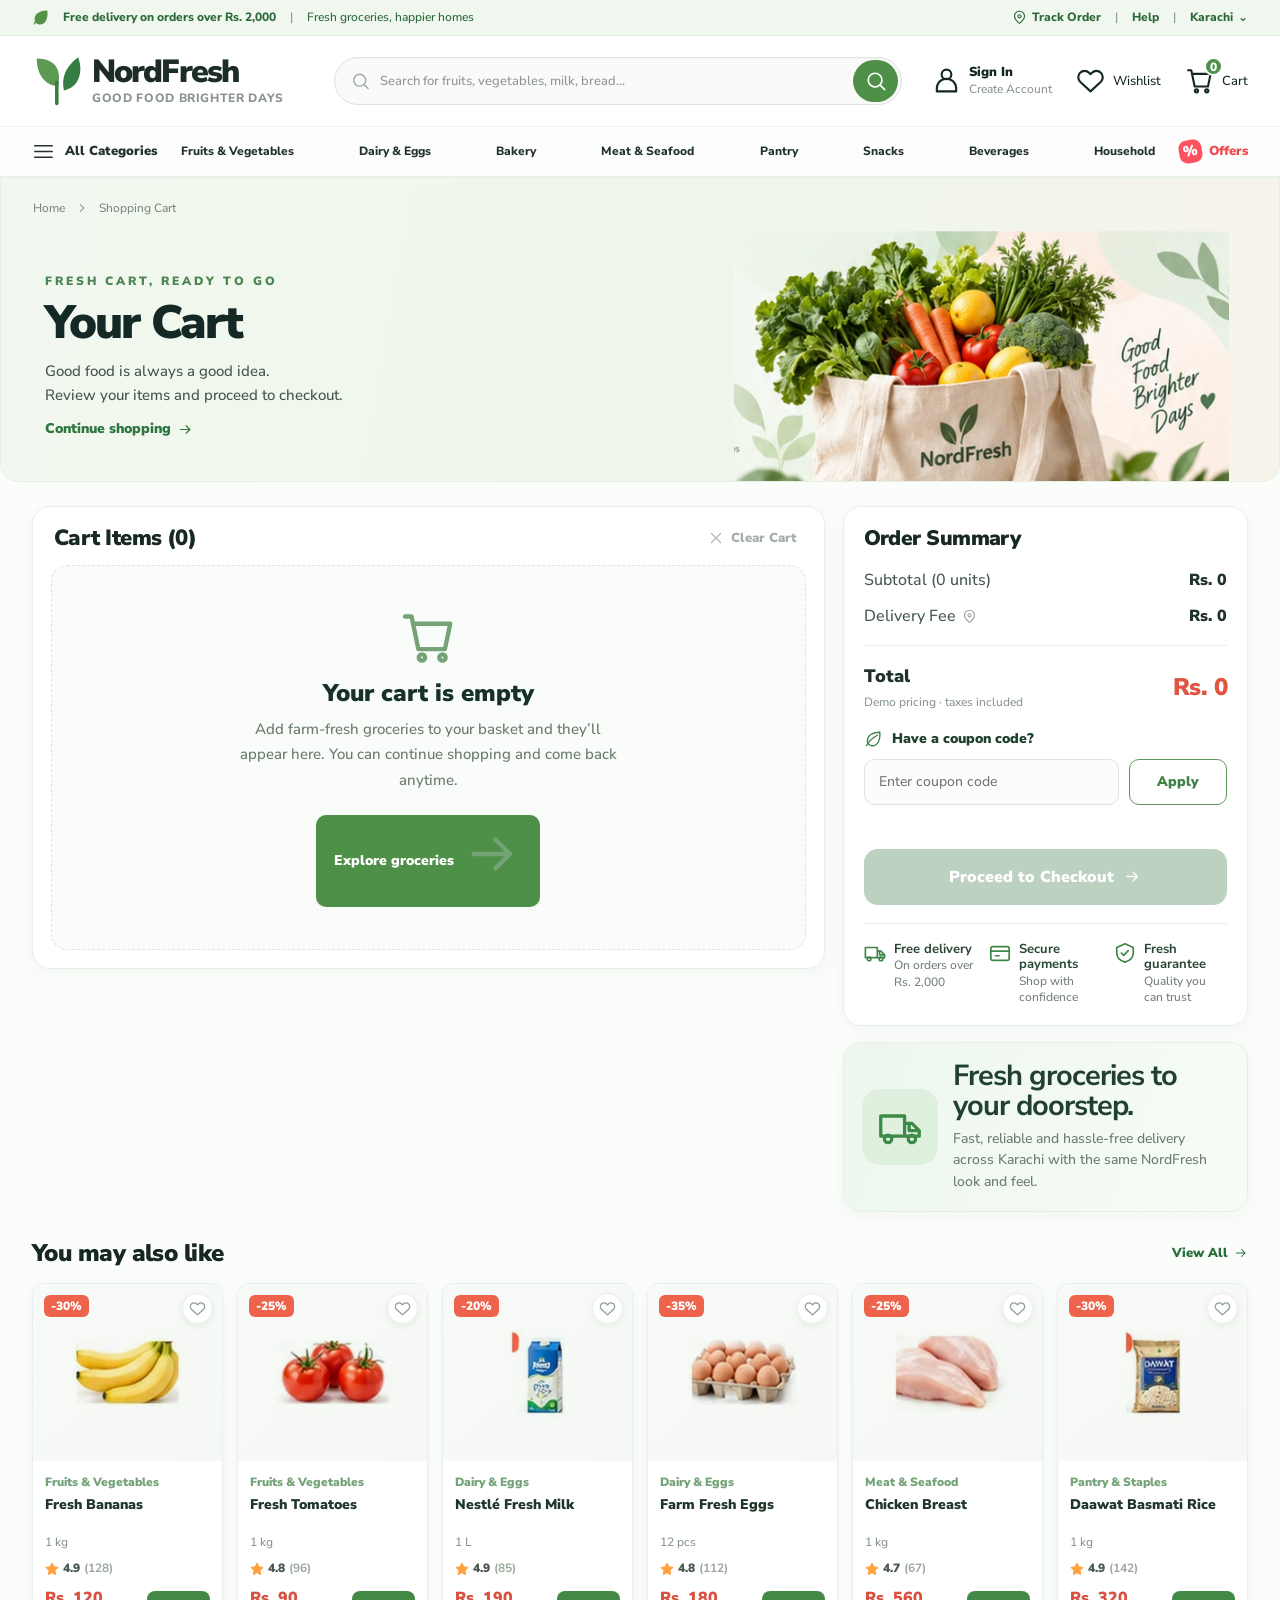
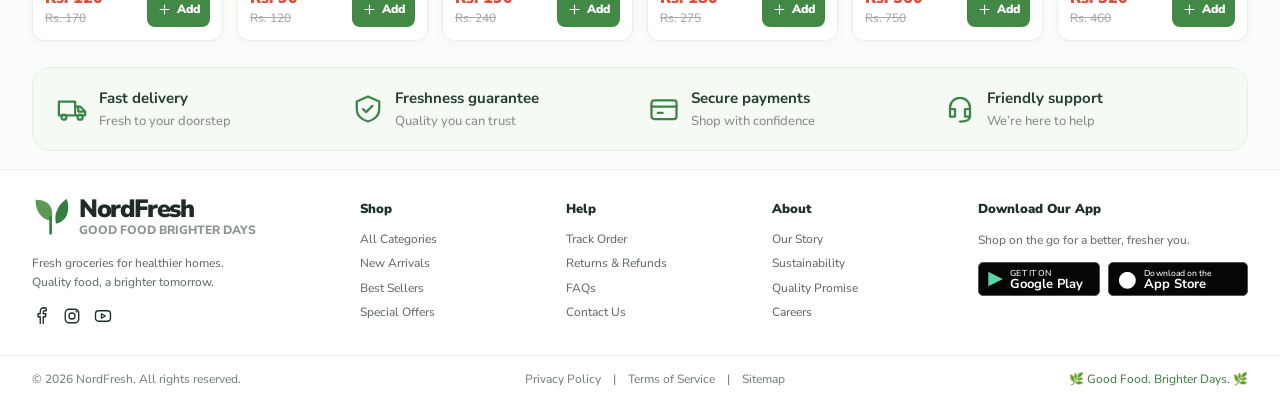
==== commit 9726c194: "Refine NordFresh cart layout and accurate price summary" ====
--- a/cart.html
+++ b/cart.html
@@ -83,13 +83,13 @@
         <div class="cart-hero-copy">
           <div class="eyebrow">FRESH CART, READY TO GO</div>
           <h1>Your Cart</h1>
-          <p>Good food is always a good idea. Review your items and proceed to checkout with the same fresh NordFresh theme.</p>
+          <p>Good food is always a good idea.<br />Review your items and proceed to checkout.</p>
           <a class="hero-link" href="shop.html">Continue shopping <svg class="ico"><use href="#i-arrow"></use></svg></a>
         </div>
         <div class="cart-hero-media">
           <div class="cart-hero-leaf" aria-hidden="true"></div>
           <img src="assets/hero-produce.webp" alt="NordFresh grocery bag filled with vegetables and fruits" width="1102" height="556" decoding="async" fetchpriority="high" />
-          <div class="cart-hero-badge">Good<br/>Food<br/>Brighter<br/>Days</div>
+          
         </div>
       </div>
     </section>
@@ -107,12 +107,13 @@
         <section class="summary-card" id="summaryPanel" aria-labelledby="summaryHeading">
           <h2 id="summaryHeading">Order Summary</h2>
           <div class="summary-lines">
-            <div class="summary-line"><span>Subtotal (<span id="summaryItemCount">0</span> items)</span><strong id="summarySubtotal">Rs. 0</strong></div>
+            <div class="summary-line"><span>Subtotal (<span id="summaryItemCount">0</span> units)</span><strong id="summarySubtotal">Rs. 0</strong></div>
             <div class="summary-line muted"><span>Delivery Fee <svg class="ico"><use href="#i-pin"></use></svg></span><strong id="summaryDelivery">Rs. 0</strong></div>
-            <div class="summary-line discount"><span>Discount</span><strong id="summaryDiscount">Rs. 0</strong></div>
+            <div class="summary-line savings-row" id="savingsRow"><span>Product savings</span><strong id="summaryDiscount">Rs. 0</strong></div>
+            <div class="summary-line coupon-row" id="couponRow" hidden><span>Coupon discount</span><strong id="summaryCoupon">Rs. 0</strong></div>
           </div>
           <div class="summary-total">
-            <div><strong>Total</strong><small>Inclusive of all taxes</small></div>
+            <div><strong>Total</strong><small>Demo pricing · taxes included</small></div>
             <div class="total-amount" id="summaryTotal">Rs. 0</div>
           </div>
           <div class="coupon-title"><svg class="ico"><use href="#i-leaf"></use></svg> Have a coupon code?</div>
--- a/cart.css
+++ b/cart.css
@@ -7,3 +7,45 @@
 @media(max-width:980px){.cart-hero-inner{grid-template-columns:1fr;min-height:auto}.cart-hero-copy{padding:26px 26px 0}.cart-hero-copy h1{font-size:46px}.cart-hero-copy p{font-size:17px}.cart-hero-media{min-height:210px;padding:0 18px 8px}.cart-hero-media img{max-width:100%}.cart-hero-badge{right:24px;top:44%;font-size:22px}.cart-layout{grid-template-columns:1fr}.summary-stack{position:static}.cart-recommend-grid{grid-template-columns:repeat(3,minmax(0,1fr))}.cart-bottom-benefits{grid-template-columns:repeat(2,minmax(0,1fr))}}
 @media(max-width:700px){body[data-page='cart'] .wrap{width:calc(100% - 28px)}.cart-breadcrumbs{padding:16px 0 12px}.cart-hero{border-radius:0 0 16px 16px}.cart-hero-copy{padding:22px 18px 0}.cart-hero-copy h1{font-size:40px;letter-spacing:-1.6px}.cart-hero-copy p{font-size:15px}.cart-hero-media{min-height:180px;padding:6px 12px 4px}.cart-hero-badge{right:14px;font-size:19px}.cart-layout{margin-top:18px;gap:16px}.cart-card,.summary-card,.cart-promo-card{border-radius:16px}.cart-card{padding:12px}.cart-card-header{padding-bottom:12px}.cart-card-header h2{font-size:20px}.cart-items{gap:12px}.cart-item{grid-template-columns:1fr;gap:14px;padding:14px}.cart-item-media{min-height:160px}.cart-item-media img{height:120px}.cart-item-title{font-size:17px}.cart-item-topline{align-items:flex-start}.cart-item-actions{align-items:stretch}.cart-item-total{min-height:0;align-items:flex-start;gap:14px}.cart-item-total strong{font-size:22px}.cart-meta-actions{width:100%;justify-content:space-between}.cart-icon-btn{flex:1;justify-content:center}.summary-card{padding:18px 16px}.summary-card h2{font-size:20px}.summary-line{font-size:15px}.summary-total .total-amount{font-size:22px}.coupon-form{flex-wrap:wrap}.coupon-form button{width:100%}.summary-feature-list{grid-template-columns:1fr;gap:10px}.cart-promo-card{padding:16px}.cart-promo-card-inner{align-items:flex-start}.cart-promo-card h3{font-size:24px}.cart-recommend{margin-top:22px}.cart-recommend .section-title h2{font-size:21px}.cart-recommend-grid{grid-template-columns:repeat(2,minmax(0,1fr));gap:10px}.cart-bottom-benefits{grid-template-columns:1fr;gap:14px;padding:16px;margin-top:20px}}
 @media(max-width:390px){.cart-hero-copy h1{font-size:35px}.cart-hero-badge{font-size:17px}.cart-item-actions{gap:10px}.cart-qty{width:100%;justify-content:space-between}.cart-qty span{width:auto;flex:1}.cart-recommend-grid{grid-template-columns:1fr}}
+
+/* Cart final visual refinement — scoped to cart only; shared NordFresh theme is untouched. */
+body[data-page="cart"] .cart-hero-media{isolation:isolate}
+body[data-page="cart"] .cart-hero-media img{height:250px;max-width:100%;object-fit:contain;object-position:center right;mix-blend-mode:multiply;mask-image:linear-gradient(to right,transparent 0%,#000 15%,#000 100%);-webkit-mask-image:linear-gradient(to right,transparent 0%,#000 15%,#000 100%)}
+body[data-page="cart"] .cart-hero-copy{padding-left:12px}
+body[data-page="cart"] .cart-hero-copy h1{font-size:clamp(36px,3.65vw,52px);letter-spacing:-1.9px}
+body[data-page="cart"] .cart-hero-copy p{font-size:15px;max-width:400px;line-height:1.6}
+body[data-page="cart"] .cart-hero-copy .hero-link{margin-top:12px}
+body[data-page="cart"] .cart-hero-leaf{display:none}
+body[data-page="cart"] .cart-layout{grid-template-columns:minmax(0,1.72fr) minmax(330px,0.88fr);gap:18px}
+body[data-page="cart"] .cart-card{padding:18px}
+body[data-page="cart"] .cart-card-header{padding:1px 3px 14px}
+body[data-page="cart"] .cart-item{grid-template-columns:104px minmax(0,1fr) 106px 95px;column-gap:13px;row-gap:10px;min-height:155px;padding:12px;align-items:center}
+body[data-page="cart"] .cart-item-media{min-height:105px;border:0;padding:9px}
+body[data-page="cart"] .cart-item-media img{height:90px;object-fit:contain}
+body[data-page="cart"] .cart-item-category{font-size:12px}
+body[data-page="cart"] .cart-item-title{font-size:15px;margin-top:3px;line-height:1.35}
+body[data-page="cart"] .cart-item-unit{font-size:12px;margin-top:3px}
+body[data-page="cart"] .cart-item-price-row{margin-top:10px;gap:8px}
+body[data-page="cart"] .cart-price{font-size:16px}
+body[data-page="cart"] .cart-price-old{font-size:12px}
+body[data-page="cart"] .cart-save{border:0;background:transparent;color:#71837a;display:inline-flex;gap:5px;align-items:center;font-size:12px;font-weight:800;margin-top:7px;padding:2px 0}
+body[data-page="cart"] .cart-save:hover,body[data-page="cart"] .cart-save[aria-pressed="true"]{color:#397e47}
+body[data-page="cart"] .cart-save .ico{width:15px;height:15px}
+body[data-page="cart"] .cart-qty{min-height:38px;border-radius:9px;justify-self:center}
+body[data-page="cart"] .cart-qty button{width:30px;height:37px}
+body[data-page="cart"] .cart-qty span{width:30px;font-size:14px}
+body[data-page="cart"] .cart-item-total{height:100%;min-height:0;justify-content:center;gap:22px;align-items:flex-end;text-align:right}
+body[data-page="cart"] .cart-item-total strong{font-size:15px;white-space:nowrap}
+body[data-page="cart"] .cart-item-total button{font-size:12px;white-space:nowrap}
+body[data-page="cart"] .summary-line.savings-row,body[data-page="cart"] .summary-line.coupon-row{position:static;z-index:auto;background:transparent;display:flex;padding:0;border-radius:0;line-height:1.4;font-size:15px;color:#476454;font-weight:500}
+body[data-page="cart"] .summary-line.savings-row strong,body[data-page="cart"] .summary-line.coupon-row strong{color:#328a45}
+body[data-page="cart"] .summary-card h2{margin:0 0 18px}
+body[data-page="cart"] .summary-total{align-items:center}
+body[data-page="cart"] .summary-total .total-amount{font-weight:900}
+body[data-page="cart"] #checkoutCart:disabled{background:#91b398;cursor:not-allowed;box-shadow:none;transform:none}
+@media(max-width:1120px){body[data-page="cart"] .cart-layout{grid-template-columns:minmax(0,1.5fr) minmax(300px,0.9fr)}body[data-page="cart"] .cart-item{grid-template-columns:88px minmax(0,1fr) 92px 82px;column-gap:8px}body[data-page="cart"] .cart-item-media{min-height:92px}body[data-page="cart"] .cart-qty button{width:27px}body[data-page="cart"] .cart-qty span{width:25px}body[data-page="cart"] .cart-item-total strong{font-size:13px}}
+@media(max-width:980px){body[data-page="cart"] .cart-layout{grid-template-columns:1fr}body[data-page="cart"] .cart-item{grid-template-columns:105px minmax(0,1fr) 112px 100px;column-gap:14px}body[data-page="cart"] .cart-hero-media img{height:218px}}
+@media(max-width:700px){body[data-page="cart"] .cart-hero-copy{padding:24px 12px 0}body[data-page="cart"] .cart-hero-copy h1{font-size:38px}body[data-page="cart"] .cart-hero-media{min-height:160px}body[data-page="cart"] .cart-hero-media img{height:170px}body[data-page="cart"] .cart-card{padding:12px}body[data-page="cart"] .cart-item{grid-template-columns:80px minmax(0,1fr);grid-template-areas:"photo body" "quantity total";column-gap:11px;row-gap:10px;min-height:0;padding:10px}body[data-page="cart"] .cart-item-media{grid-area:photo;min-height:85px}body[data-page="cart"] .cart-item-media img{height:78px}body[data-page="cart"] .cart-item-body{grid-area:body}body[data-page="cart"] .cart-item-title{font-size:14px}body[data-page="cart"] .cart-item-price-row{margin-top:6px}body[data-page="cart"] .cart-save{margin-top:4px}body[data-page="cart"] .cart-qty{grid-area:quantity;margin:0;justify-self:stretch}body[data-page="cart"] .cart-qty button{width:31px}body[data-page="cart"] .cart-qty span{flex:1}body[data-page="cart"] .cart-item-total{grid-area:total;align-items:flex-end;justify-content:space-between;gap:6px}body[data-page="cart"] .cart-item-total strong{font-size:14px}body[data-page="cart"] .summary-feature-list{grid-template-columns:repeat(3,minmax(0,1fr))}}
+@media(max-width:390px){body[data-page="cart"] .cart-hero-copy h1{font-size:34px}body[data-page="cart"] .cart-item{grid-template-columns:76px minmax(0,1fr)}body[data-page="cart"] .cart-qty{width:auto}body[data-page="cart"] .cart-qty button{width:27px}body[data-page="cart"] .cart-item-total strong{font-size:13px}body[data-page="cart"] .summary-feature-list{grid-template-columns:1fr}}
+/* Keep recommendations in a compact two-column grid on narrow phones. */
+@media(max-width:390px){body[data-page="cart"] .cart-recommend-grid{grid-template-columns:repeat(2,minmax(0,1fr))}}
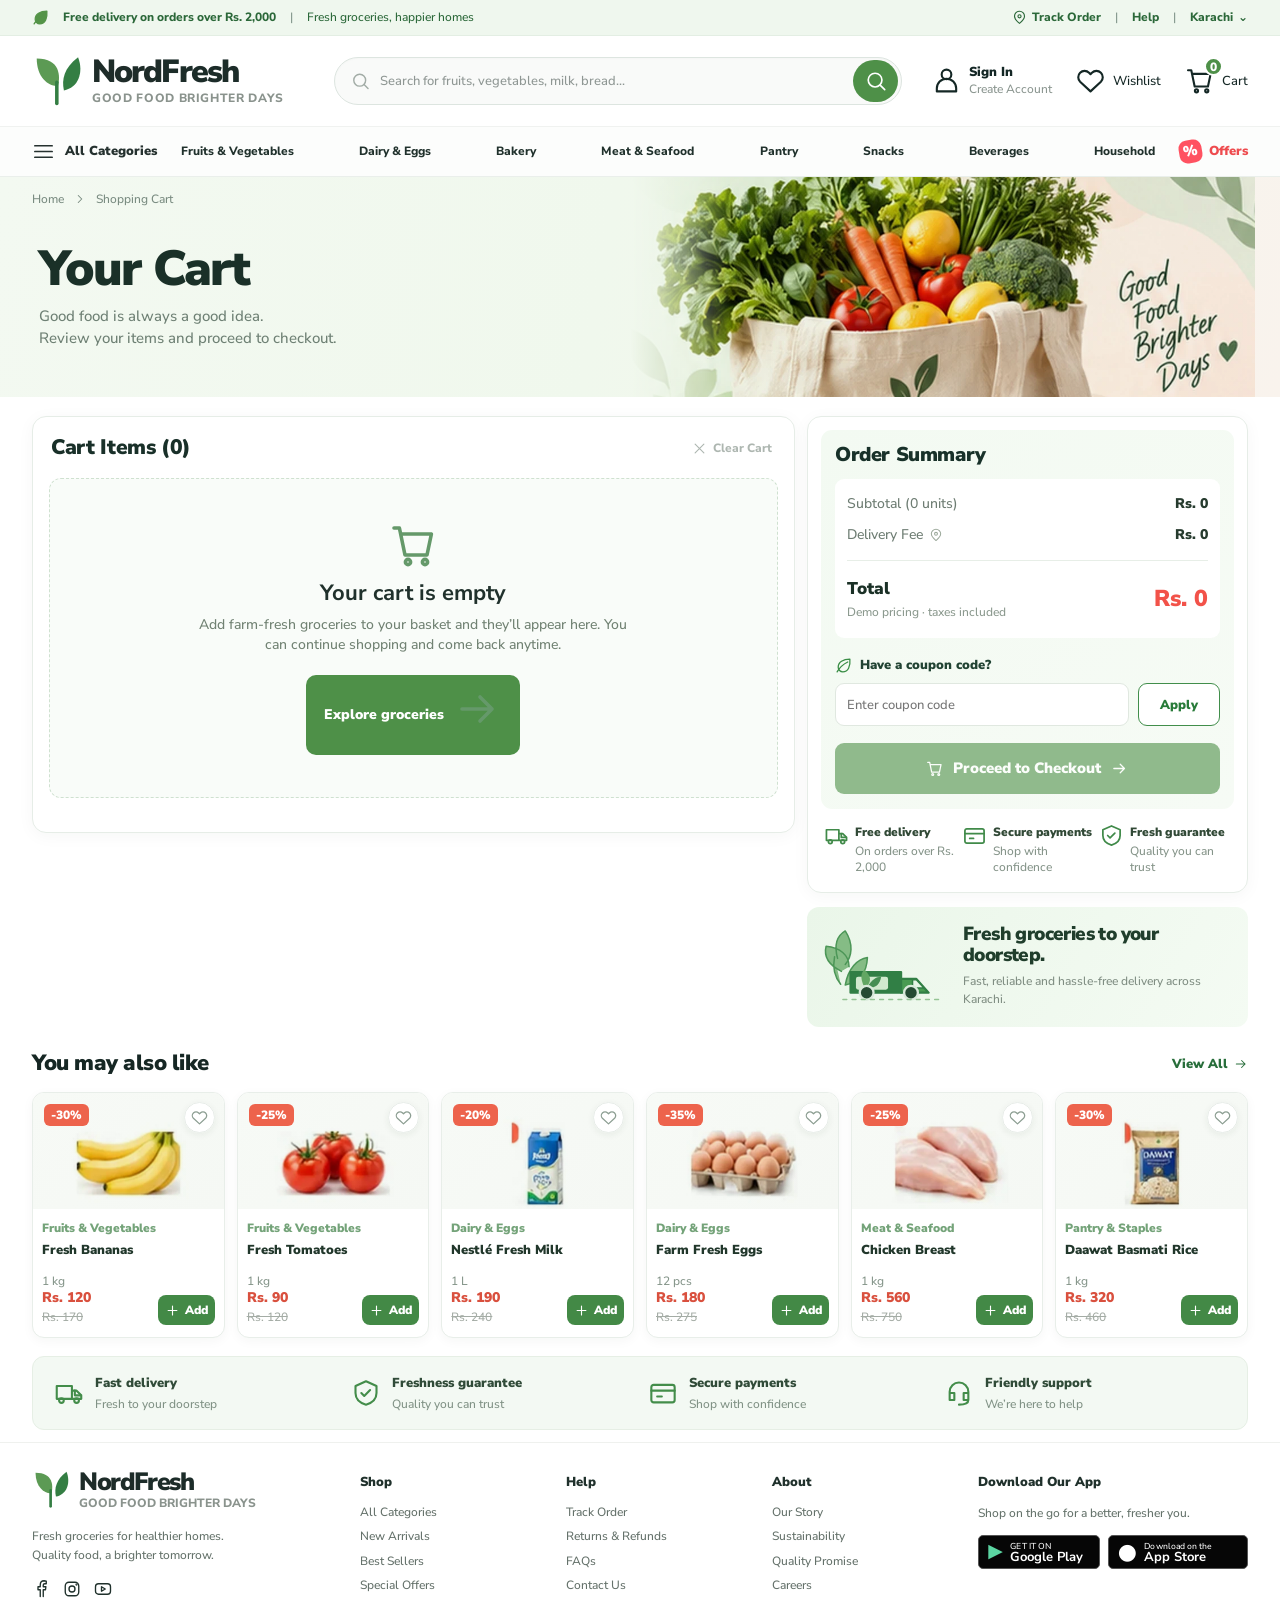
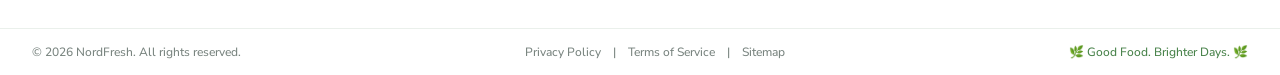
==== commit 5ee83f42: "Match cart page to approved NordFresh reference" ====
--- a/cart.html
+++ b/cart.html
@@ -81,13 +81,13 @@
       </div>
       <div class="wrap cart-hero-inner">
         <div class="cart-hero-copy">
-          <div class="eyebrow">FRESH CART, READY TO GO</div>
+          
           <h1>Your Cart</h1>
           <p>Good food is always a good idea.<br />Review your items and proceed to checkout.</p>
-          <a class="hero-link" href="shop.html">Continue shopping <svg class="ico"><use href="#i-arrow"></use></svg></a>
+          
         </div>
         <div class="cart-hero-media">
-          <div class="cart-hero-leaf" aria-hidden="true"></div>
+          
           <img src="assets/hero-produce.webp" alt="NordFresh grocery bag filled with vegetables and fruits" width="1102" height="556" decoding="async" fetchpriority="high" />
           
         </div>
@@ -105,7 +105,9 @@
 
       <aside class="summary-stack">
         <section class="summary-card" id="summaryPanel" aria-labelledby="summaryHeading">
+          <div class="summary-top">
           <h2 id="summaryHeading">Order Summary</h2>
+          <div class="summary-amount-panel">
           <div class="summary-lines">
             <div class="summary-line"><span>Subtotal (<span id="summaryItemCount">0</span> units)</span><strong id="summarySubtotal">Rs. 0</strong></div>
             <div class="summary-line muted"><span>Delivery Fee <svg class="ico"><use href="#i-pin"></use></svg></span><strong id="summaryDelivery">Rs. 0</strong></div>
@@ -116,13 +118,15 @@
             <div><strong>Total</strong><small>Demo pricing · taxes included</small></div>
             <div class="total-amount" id="summaryTotal">Rs. 0</div>
           </div>
+          </div>
           <div class="coupon-title"><svg class="ico"><use href="#i-leaf"></use></svg> Have a coupon code?</div>
           <form class="coupon-form" id="couponForm">
             <input id="couponInput" type="text" placeholder="Enter coupon code" aria-label="Coupon code" />
             <button type="submit">Apply</button>
           </form>
           <div class="coupon-note" id="couponNote"></div>
-          <button class="btn btn-primary checkout-btn" id="checkoutCart" type="button">Proceed to Checkout <svg class="ico"><use href="#i-arrow"></use></svg></button>
+          <button class="btn btn-primary checkout-btn" id="checkoutCart" type="button"><svg class="ico"><use href="#i-cart"></use></svg> Proceed to Checkout <svg class="ico"><use href="#i-arrow"></use></svg></button>
+          </div>
           <div class="summary-feature-list">
             <div class="summary-feature"><svg class="ico"><use href="#i-truck"></use></svg><div><strong>Free delivery</strong><span>On orders over Rs. 2,000</span></div></div>
             <div class="summary-feature"><svg class="ico"><use href="#i-credit"></use></svg><div><strong>Secure payments</strong><span>Shop with confidence</span></div></div>
@@ -132,10 +136,10 @@
 
         <section class="cart-promo-card" aria-label="Promotional message">
           <div class="cart-promo-card-inner">
-            <div class="cart-promo-icon"><svg class="ico"><use href="#i-truck"></use></svg></div>
+            <img class="cart-delivery-illustration" src="assets/cart-delivery-truck.svg" alt="Green grocery delivery truck" width="156" height="110">
             <div>
               <h3>Fresh groceries to your doorstep.</h3>
-              <p>Fast, reliable and hassle-free delivery across Karachi with the same NordFresh look and feel.</p>
+              <p>Fast, reliable and hassle-free delivery across Karachi.</p>
             </div>
           </div>
         </section>
--- a/cart.css
+++ b/cart.css
@@ -1,51 +1,86 @@
-body[data-page='cart']{background:#fbfdfb}
-.cart-main{padding-bottom:18px}
-.cart-breadcrumbs{display:flex;align-items:center;gap:10px;font-size:12px;color:#7a8a81;padding:22px 0 14px}.cart-breadcrumbs .ico{width:14px;height:14px}.cart-breadcrumbs a:hover{color:var(--green-dark)}
-.cart-hero{background:linear-gradient(100deg,#f2f8ef 0%,#eef6ea 56%,#f7f3eb 100%);border:1px solid #e6efe5;border-radius:0 0 18px 18px;overflow:hidden}.cart-hero-inner{display:grid;grid-template-columns:1.05fr .95fr;align-items:center;gap:24px;min-height:250px}.cart-hero-copy{padding:16px 0 16px 28px;position:relative;z-index:2}.cart-hero-copy h1{font-size:60px;line-height:.98;letter-spacing:-2.3px;color:#142925;margin:10px 0 14px;font-weight:900}.cart-hero-copy p{max-width:410px;font-size:18px;line-height:1.55;color:#43544d}.cart-hero-copy .eyebrow{font-size:12px;letter-spacing:3px;color:#4b8554;font-weight:900}.cart-hero-copy .hero-link{display:inline-flex;align-items:center;gap:7px;margin-top:18px;font-size:14px;font-weight:900;color:#2f7640}.cart-hero-copy .hero-link .ico{width:15px;height:15px}.cart-hero-media{position:relative;min-height:250px;display:flex;align-items:flex-end;justify-content:flex-end;padding-right:18px}.cart-hero-media img{width:100%;max-width:650px;mix-blend-mode:multiply;object-fit:contain;object-position:right center}.cart-hero-badge{position:absolute;right:52px;top:50%;transform:translateY(-48%) rotate(-4deg);font-size:24px;line-height:1.04;font-weight:900;color:#2f6d44;text-align:center}.cart-hero-leaf{position:absolute;inset:auto 0 12px auto;width:170px;height:170px;background:radial-gradient(circle at 35% 35%,#d8ebd5 0 18%,#d8ebd500 19%),linear-gradient(135deg,#d7ead3,#eff7eb);opacity:.55;border-radius:65% 10% 60% 10%;transform:rotate(-16deg)}
-.cart-layout{display:grid;grid-template-columns:minmax(0,1.6fr) 390px;gap:24px;margin-top:24px;align-items:start}.cart-card,.summary-card,.cart-promo-card{background:#fff;border:1px solid #e7eee8;border-radius:18px;box-shadow:0 4px 18px rgba(24,54,29,.04)}.cart-card{padding:16px}.cart-card-header{display:flex;align-items:center;justify-content:space-between;gap:14px;padding:4px 2px 16px}.cart-card-header h2{font-size:22px;font-weight:900;color:#172825}.cart-card-header button{border:0;background:none;color:#6b7b74;font-size:13px;font-weight:900;display:inline-flex;align-items:center;gap:7px}.cart-card-header button:hover{color:#1f5e31}.cart-card-header button .ico{width:16px;height:16px}.cart-items{display:flex;flex-direction:column;gap:14px}.cart-item{display:grid;grid-template-columns:130px minmax(0,1fr) auto;gap:16px;align-items:center;padding:16px;border:1px solid #e9efea;border-radius:16px;background:linear-gradient(180deg,#fff,#fcfdfc)}.cart-item-media{position:relative;background:#f6f9f5;border:1px solid #ebf0ea;border-radius:14px;min-height:112px;display:grid;place-items:center;padding:10px}.cart-item-media img{width:100%;height:90px;object-fit:contain;mix-blend-mode:multiply}.cart-item-badge{position:absolute;top:9px;left:9px;border-radius:8px;padding:6px 8px;background:#ef5e4b;color:#fff;font-size:12px;font-weight:900;line-height:1}.cart-item-body{min-width:0}.cart-item-topline{display:flex;align-items:center;justify-content:space-between;gap:14px}.cart-item-category{color:#6ea174;font-size:12px;font-weight:900}.cart-item-title{font-size:18px;font-weight:900;color:#152824;margin-top:4px}.cart-item-title a:hover{color:#337c42}.cart-item-unit{margin-top:6px;color:#87958f;font-size:13px}.cart-item-price-row{display:flex;align-items:center;gap:10px;margin-top:16px;flex-wrap:wrap}.cart-price{font-size:18px;font-weight:900;color:#e15442}.cart-price-old{font-size:14px;color:#adb5af;text-decoration:line-through}.cart-item-actions{display:flex;align-items:center;justify-content:space-between;gap:14px;margin-top:15px;flex-wrap:wrap}.cart-qty{display:inline-flex;align-items:center;border:1px solid #dce7dc;border-radius:12px;overflow:hidden;background:#f8faf8;min-height:48px}.cart-qty button{width:46px;height:46px;border:0;background:none;color:#46634e;display:grid;place-items:center}.cart-qty button:hover{background:#eef5ee}.cart-qty .ico{width:16px;height:16px}.cart-qty span{width:48px;text-align:center;font-size:18px;font-weight:900;color:#1b2c28}.cart-meta-actions{display:flex;align-items:center;gap:12px;flex-wrap:wrap}.cart-icon-btn{border:1px solid #dfe7df;background:#fff;border-radius:12px;height:46px;padding:0 14px;display:inline-flex;align-items:center;justify-content:center;gap:7px;color:#5d7467;font-size:13px;font-weight:900}.cart-icon-btn .ico{width:18px;height:18px}.cart-icon-btn:hover{border-color:#b8d0bb;color:#2e7140;background:#f7fbf7}.cart-item-total{display:flex;flex-direction:column;align-items:flex-end;justify-content:space-between;min-height:170px}.cart-item-total strong{font-size:18px;color:#e15442;font-weight:900}.cart-item-total button{border:0;background:none;color:#84928c;font-size:13px;font-weight:800;display:inline-flex;align-items:center;gap:6px;padding:0}.cart-item-total button:hover{color:#c95146}.cart-item-total .ico{width:16px;height:16px}.summary-stack{display:flex;flex-direction:column;gap:16px;position:sticky;top:24px}.summary-card{padding:20px}.summary-card h2{font-size:21px;font-weight:900;color:#172825;margin-bottom:18px}.summary-lines{display:flex;flex-direction:column;gap:14px}.summary-line{display:flex;align-items:center;justify-content:space-between;gap:12px;font-size:16px;color:#465851}.summary-line strong{font-weight:900;color:#20322d}.summary-line.muted span:first-child{display:inline-flex;align-items:center;gap:6px}.summary-line.muted .ico{width:15px;height:15px;color:#98a39d}.summary-line.discount strong{color:#2f8b44}.summary-total{display:flex;align-items:flex-end;justify-content:space-between;gap:12px;padding-top:18px;margin-top:18px;border-top:1px solid #e8efea}.summary-total small{display:block;margin-top:5px;font-size:12px;color:#8b9791}.summary-total strong{font-size:18px;font-weight:900}.summary-total .total-amount{font-size:24px;color:#e15442;letter-spacing:-.6px}.coupon-title{display:flex;align-items:center;gap:10px;margin:18px 0 10px;font-size:14px;font-weight:900;color:#20412d}.coupon-title .ico{width:18px;height:18px;color:#3d8148}.coupon-form{display:flex;gap:10px}.coupon-form input{flex:1;min-width:0;height:46px;border:1px solid #dce6dc;border-radius:10px;padding:0 14px;background:#fbfcfb;color:#183028;font-size:14px}.coupon-form button{height:46px;min-width:98px;border-radius:10px;border:1px solid #5c9659;background:#fff;color:#408246;font-size:14px;font-weight:900}.coupon-form button:hover{background:#eff7ef}.checkout-btn{width:100%;margin-top:16px;min-height:56px;border-radius:14px;font-size:16px}.summary-feature-list{display:grid;grid-template-columns:repeat(3,minmax(0,1fr));gap:12px;margin-top:18px;padding-top:18px;border-top:1px solid #e8efea}.summary-feature{display:flex;align-items:flex-start;gap:8px;font-size:12px;line-height:1.35;color:#738078}.summary-feature .ico{width:22px;height:22px;color:#3d8545;flex-shrink:0}.summary-feature strong{display:block;font-size:13px;line-height:1.2;color:#294735}.cart-promo-card{padding:18px;background:linear-gradient(110deg,#edf7ee,#f7fcf7)}.cart-promo-card-inner{display:flex;align-items:center;gap:15px}.cart-promo-icon{width:76px;height:76px;border-radius:18px;background:#dff0df;color:#3d8a49;display:grid;place-items:center;flex-shrink:0}.cart-promo-icon .ico{width:44px;height:44px}.cart-promo-card h3{font-size:29px;line-height:1.02;letter-spacing:-1px;color:#21412e}.cart-promo-card p{margin-top:7px;font-size:14px;line-height:1.55;color:#6b7a73}.cart-empty-state{padding:42px 16px;text-align:center;border:1px dashed #d9e6d9;border-radius:16px;background:#f9fcf8}.cart-empty-state .ico{width:58px;height:58px;margin:0 auto 14px;color:#74a378}.cart-empty-state h3{font-size:24px;font-weight:900;color:#17312a}.cart-empty-state p{max-width:390px;margin:10px auto 22px;font-size:15px;color:#687970;line-height:1.7}.cart-empty-state .btn{min-width:220px}.cart-recommend{margin-top:28px}.cart-recommend .section-title h2{font-size:24px}.cart-recommend-grid{display:grid;grid-template-columns:repeat(6,minmax(0,1fr));gap:14px}.cart-bottom-benefits{display:grid;grid-template-columns:repeat(4,minmax(0,1fr));gap:18px;padding:20px 24px;background:#f5faf4;border:1px solid #e6eee6;border-radius:18px;margin-top:26px}.cart-bottom-benefits article{display:flex;align-items:center;gap:12px}.cart-bottom-benefits .ico{width:30px;height:30px;color:#3d8448}.cart-bottom-benefits strong{display:block;font-size:15px;color:#263d31}.cart-bottom-benefits p{font-size:13px;color:#839188;margin-top:3px}.coupon-note{margin-top:10px;font-size:12px;color:#7a8780;min-height:18px}
-@media(max-width:1240px){.cart-layout{grid-template-columns:minmax(0,1.4fr) 360px}.cart-hero-copy h1{font-size:52px}.cart-recommend-grid{grid-template-columns:repeat(3,minmax(0,1fr))}}
-@media(max-width:980px){.cart-hero-inner{grid-template-columns:1fr;min-height:auto}.cart-hero-copy{padding:26px 26px 0}.cart-hero-copy h1{font-size:46px}.cart-hero-copy p{font-size:17px}.cart-hero-media{min-height:210px;padding:0 18px 8px}.cart-hero-media img{max-width:100%}.cart-hero-badge{right:24px;top:44%;font-size:22px}.cart-layout{grid-template-columns:1fr}.summary-stack{position:static}.cart-recommend-grid{grid-template-columns:repeat(3,minmax(0,1fr))}.cart-bottom-benefits{grid-template-columns:repeat(2,minmax(0,1fr))}}
-@media(max-width:700px){body[data-page='cart'] .wrap{width:calc(100% - 28px)}.cart-breadcrumbs{padding:16px 0 12px}.cart-hero{border-radius:0 0 16px 16px}.cart-hero-copy{padding:22px 18px 0}.cart-hero-copy h1{font-size:40px;letter-spacing:-1.6px}.cart-hero-copy p{font-size:15px}.cart-hero-media{min-height:180px;padding:6px 12px 4px}.cart-hero-badge{right:14px;font-size:19px}.cart-layout{margin-top:18px;gap:16px}.cart-card,.summary-card,.cart-promo-card{border-radius:16px}.cart-card{padding:12px}.cart-card-header{padding-bottom:12px}.cart-card-header h2{font-size:20px}.cart-items{gap:12px}.cart-item{grid-template-columns:1fr;gap:14px;padding:14px}.cart-item-media{min-height:160px}.cart-item-media img{height:120px}.cart-item-title{font-size:17px}.cart-item-topline{align-items:flex-start}.cart-item-actions{align-items:stretch}.cart-item-total{min-height:0;align-items:flex-start;gap:14px}.cart-item-total strong{font-size:22px}.cart-meta-actions{width:100%;justify-content:space-between}.cart-icon-btn{flex:1;justify-content:center}.summary-card{padding:18px 16px}.summary-card h2{font-size:20px}.summary-line{font-size:15px}.summary-total .total-amount{font-size:22px}.coupon-form{flex-wrap:wrap}.coupon-form button{width:100%}.summary-feature-list{grid-template-columns:1fr;gap:10px}.cart-promo-card{padding:16px}.cart-promo-card-inner{align-items:flex-start}.cart-promo-card h3{font-size:24px}.cart-recommend{margin-top:22px}.cart-recommend .section-title h2{font-size:21px}.cart-recommend-grid{grid-template-columns:repeat(2,minmax(0,1fr));gap:10px}.cart-bottom-benefits{grid-template-columns:1fr;gap:14px;padding:16px;margin-top:20px}}
-@media(max-width:390px){.cart-hero-copy h1{font-size:35px}.cart-hero-badge{font-size:17px}.cart-item-actions{gap:10px}.cart-qty{width:100%;justify-content:space-between}.cart-qty span{width:auto;flex:1}.cart-recommend-grid{grid-template-columns:1fr}}
-
-/* Cart final visual refinement — scoped to cart only; shared NordFresh theme is untouched. */
-body[data-page="cart"] .cart-hero-media{isolation:isolate}
-body[data-page="cart"] .cart-hero-media img{height:250px;max-width:100%;object-fit:contain;object-position:center right;mix-blend-mode:multiply;mask-image:linear-gradient(to right,transparent 0%,#000 15%,#000 100%);-webkit-mask-image:linear-gradient(to right,transparent 0%,#000 15%,#000 100%)}
-body[data-page="cart"] .cart-hero-copy{padding-left:12px}
-body[data-page="cart"] .cart-hero-copy h1{font-size:clamp(36px,3.65vw,52px);letter-spacing:-1.9px}
-body[data-page="cart"] .cart-hero-copy p{font-size:15px;max-width:400px;line-height:1.6}
-body[data-page="cart"] .cart-hero-copy .hero-link{margin-top:12px}
-body[data-page="cart"] .cart-hero-leaf{display:none}
-body[data-page="cart"] .cart-layout{grid-template-columns:minmax(0,1.72fr) minmax(330px,0.88fr);gap:18px}
-body[data-page="cart"] .cart-card{padding:18px}
-body[data-page="cart"] .cart-card-header{padding:1px 3px 14px}
-body[data-page="cart"] .cart-item{grid-template-columns:104px minmax(0,1fr) 106px 95px;column-gap:13px;row-gap:10px;min-height:155px;padding:12px;align-items:center}
-body[data-page="cart"] .cart-item-media{min-height:105px;border:0;padding:9px}
-body[data-page="cart"] .cart-item-media img{height:90px;object-fit:contain}
-body[data-page="cart"] .cart-item-category{font-size:12px}
-body[data-page="cart"] .cart-item-title{font-size:15px;margin-top:3px;line-height:1.35}
-body[data-page="cart"] .cart-item-unit{font-size:12px;margin-top:3px}
-body[data-page="cart"] .cart-item-price-row{margin-top:10px;gap:8px}
-body[data-page="cart"] .cart-price{font-size:16px}
-body[data-page="cart"] .cart-price-old{font-size:12px}
-body[data-page="cart"] .cart-save{border:0;background:transparent;color:#71837a;display:inline-flex;gap:5px;align-items:center;font-size:12px;font-weight:800;margin-top:7px;padding:2px 0}
-body[data-page="cart"] .cart-save:hover,body[data-page="cart"] .cart-save[aria-pressed="true"]{color:#397e47}
-body[data-page="cart"] .cart-save .ico{width:15px;height:15px}
-body[data-page="cart"] .cart-qty{min-height:38px;border-radius:9px;justify-self:center}
-body[data-page="cart"] .cart-qty button{width:30px;height:37px}
-body[data-page="cart"] .cart-qty span{width:30px;font-size:14px}
-body[data-page="cart"] .cart-item-total{height:100%;min-height:0;justify-content:center;gap:22px;align-items:flex-end;text-align:right}
-body[data-page="cart"] .cart-item-total strong{font-size:15px;white-space:nowrap}
-body[data-page="cart"] .cart-item-total button{font-size:12px;white-space:nowrap}
-body[data-page="cart"] .summary-line.savings-row,body[data-page="cart"] .summary-line.coupon-row{position:static;z-index:auto;background:transparent;display:flex;padding:0;border-radius:0;line-height:1.4;font-size:15px;color:#476454;font-weight:500}
-body[data-page="cart"] .summary-line.savings-row strong,body[data-page="cart"] .summary-line.coupon-row strong{color:#328a45}
-body[data-page="cart"] .summary-card h2{margin:0 0 18px}
-body[data-page="cart"] .summary-total{align-items:center}
-body[data-page="cart"] .summary-total .total-amount{font-weight:900}
-body[data-page="cart"] #checkoutCart:disabled{background:#91b398;cursor:not-allowed;box-shadow:none;transform:none}
-@media(max-width:1120px){body[data-page="cart"] .cart-layout{grid-template-columns:minmax(0,1.5fr) minmax(300px,0.9fr)}body[data-page="cart"] .cart-item{grid-template-columns:88px minmax(0,1fr) 92px 82px;column-gap:8px}body[data-page="cart"] .cart-item-media{min-height:92px}body[data-page="cart"] .cart-qty button{width:27px}body[data-page="cart"] .cart-qty span{width:25px}body[data-page="cart"] .cart-item-total strong{font-size:13px}}
-@media(max-width:980px){body[data-page="cart"] .cart-layout{grid-template-columns:1fr}body[data-page="cart"] .cart-item{grid-template-columns:105px minmax(0,1fr) 112px 100px;column-gap:14px}body[data-page="cart"] .cart-hero-media img{height:218px}}
-@media(max-width:700px){body[data-page="cart"] .cart-hero-copy{padding:24px 12px 0}body[data-page="cart"] .cart-hero-copy h1{font-size:38px}body[data-page="cart"] .cart-hero-media{min-height:160px}body[data-page="cart"] .cart-hero-media img{height:170px}body[data-page="cart"] .cart-card{padding:12px}body[data-page="cart"] .cart-item{grid-template-columns:80px minmax(0,1fr);grid-template-areas:"photo body" "quantity total";column-gap:11px;row-gap:10px;min-height:0;padding:10px}body[data-page="cart"] .cart-item-media{grid-area:photo;min-height:85px}body[data-page="cart"] .cart-item-media img{height:78px}body[data-page="cart"] .cart-item-body{grid-area:body}body[data-page="cart"] .cart-item-title{font-size:14px}body[data-page="cart"] .cart-item-price-row{margin-top:6px}body[data-page="cart"] .cart-save{margin-top:4px}body[data-page="cart"] .cart-qty{grid-area:quantity;margin:0;justify-self:stretch}body[data-page="cart"] .cart-qty button{width:31px}body[data-page="cart"] .cart-qty span{flex:1}body[data-page="cart"] .cart-item-total{grid-area:total;align-items:flex-end;justify-content:space-between;gap:6px}body[data-page="cart"] .cart-item-total strong{font-size:14px}body[data-page="cart"] .summary-feature-list{grid-template-columns:repeat(3,minmax(0,1fr))}}
-@media(max-width:390px){body[data-page="cart"] .cart-hero-copy h1{font-size:34px}body[data-page="cart"] .cart-item{grid-template-columns:76px minmax(0,1fr)}body[data-page="cart"] .cart-qty{width:auto}body[data-page="cart"] .cart-qty button{width:27px}body[data-page="cart"] .cart-item-total strong{font-size:13px}body[data-page="cart"] .summary-feature-list{grid-template-columns:1fr}}
-/* Keep recommendations in a compact two-column grid on narrow phones. */
-@media(max-width:390px){body[data-page="cart"] .cart-recommend-grid{grid-template-columns:repeat(2,minmax(0,1fr))}}
+/* NordFresh Cart: layout matched to the approved reference. Shared theme remains unchanged. */
+body[data-page="cart"]{background:#fff;color:var(--text)}
+body[data-page="cart"] .cart-main .wrap{width:min(1280px,calc(100% - 64px))}
+.cart-main{padding-bottom:12px}
+.cart-hero{background:linear-gradient(100deg,#f3f9f1 0%,#f0f8ed 47%,#f9f3ed 100%);overflow:hidden}
+.cart-breadcrumbs{display:flex;align-items:center;gap:9px;font-size:12px;color:#798b80;padding:14px 0 5px;position:relative;z-index:2}
+.cart-breadcrumbs .ico{width:14px;height:14px}.cart-breadcrumbs a:hover{color:var(--green-dark)}
+.cart-hero-inner{display:grid;grid-template-columns:44% 56%;align-items:center;min-height:184px;position:relative}
+.cart-hero-copy{padding:0 0 18px 7px;z-index:2;position:relative}
+.cart-hero-copy h1{font-size:clamp(39px,3.85vw,52px);letter-spacing:-1.9px;font-weight:900;line-height:1.08;margin:0 0 10px;color:#1a3028}
+.cart-hero-copy p{font-size:15px;color:#6e8074;line-height:1.5;max-width:410px}
+.cart-hero-copy p strong{display:inline-block;color:#2d4438;font-size:15px;font-weight:800;margin-bottom:2px}
+.cart-hero-media{position:relative;height:184px;overflow:visible;align-self:stretch;pointer-events:none}
+.cart-hero-media img{position:absolute;right:-7px;bottom:-55px;width:625px;max-width:none;height:auto;object-fit:contain;mix-blend-mode:multiply;mask-image:linear-gradient(to right,transparent 0%,#000 16%,#000 100%)}
+.cart-hero-badge,.cart-hero-leaf{display:none!important}
+.cart-layout{display:grid;grid-template-columns:minmax(0,1.73fr) minmax(316px,1fr);gap:12px;margin-top:19px;align-items:start}
+.cart-card,.summary-card{background:#fff;border:1px solid #e6ede7;border-radius:14px;box-shadow:0 3px 17px rgba(25,59,31,.04)}
+.cart-card{min-width:0;padding:16px 16px 34px}
+.cart-card-header{display:flex;justify-content:space-between;align-items:center;gap:12px;margin-bottom:14px;padding:0 2px}
+.cart-card-header h2{font-size:21px;letter-spacing:-.35px;color:#193029;font-weight:900}
+.cart-card-header button{border:0;background:none;color:#78877d;display:inline-flex;align-items:center;gap:6px;font-size:12px;font-weight:800;padding:7px 4px}
+.cart-card-header button:hover{color:#dc5c52}.cart-card-header button .ico{width:15px;height:15px}
+.cart-items{display:flex;flex-direction:column;gap:14px}
+.cart-item{display:grid;grid-template-columns:132px minmax(0,1fr) 103px 93px;align-items:center;gap:12px;min-height:122px;background:#fff;border:1px solid #e9eee9;border-radius:12px;padding:10px 12px}
+.cart-item-media{position:relative;width:132px;height:103px;display:flex;align-items:center;justify-content:center;background:#f5f8f4;border-radius:10px;overflow:hidden}
+.cart-item-media>a{display:block;width:100%;height:100%}
+.cart-item-media img{display:block;width:100%;height:100%;object-fit:cover;transform:scale(1.1);mix-blend-mode:multiply}
+.cart-item-badge{position:absolute;left:8px;top:8px;z-index:1;background:#f15b4c;color:white;border-radius:6px;padding:5px 7px;font-size:12px;line-height:1;font-weight:900}
+.cart-item-body{position:relative;min-width:0;padding-right:22px}
+.cart-item-category{font-size:12px;line-height:1.15;color:#3e874c;font-weight:900}
+.cart-item-title{font-size:15px;font-weight:900;line-height:1.2;margin-top:4px;color:#1b3027}
+.cart-item-title a:hover{color:#327d40}.cart-item-unit{font-size:12px;color:#85968d;margin-top:5px}
+.cart-item-price-row{display:flex;align-items:center;gap:9px;margin-top:11px;flex-wrap:wrap}
+.cart-price{font-size:17px;color:#f04f47;font-weight:900;white-space:nowrap}.cart-price-old{font-size:12px;color:#9fa8a3;text-decoration:line-through}
+.cart-save{position:absolute;right:-3px;top:5px;display:grid;place-items:center;width:23px;height:24px;border:0;padding:0;background:none;color:#6c8477;transition:color .2s,transform .2s}
+.cart-save .ico{width:22px;height:22px}
+.cart-save span{display:none}.cart-save:hover{color:#e45d5d;transform:scale(1.12)}.cart-save[aria-pressed="true"]{color:#dc6556}.cart-save[aria-pressed="true"] .ico{fill:#faeee9}
+.cart-qty{display:flex;align-items:center;justify-content:space-between;border:1px solid #e0e9e0;border-radius:9px;background:#f6faf6;height:43px;min-width:102px}
+.cart-qty button{height:42px;width:32px;display:grid;place-items:center;border:0;background:none;color:#377942}
+.cart-qty button:hover{background:#e6f1e6}.cart-qty .ico{width:14px;height:14px}
+.cart-qty span{font-size:15px;font-weight:900;color:#20332a;text-align:center;min-width:29px}
+.cart-item-total{display:flex;flex-direction:column;align-items:flex-end;justify-content:center;gap:24px;min-width:0;align-self:stretch}
+.cart-item-total strong{color:#f04f47;font-size:17px;font-weight:900;white-space:nowrap}
+.cart-item-total button{display:inline-flex;align-items:center;gap:5px;border:0;background:none;padding:3px 0;color:#7b8b82;font-size:12px;white-space:nowrap}
+.cart-item-total button:hover{color:#d5574b}.cart-item-total .ico{width:15px;height:15px}
+.summary-stack{display:flex;flex-direction:column;gap:14px;position:sticky;top:20px;min-width:0}
+.summary-card{padding:13px}
+.summary-top{background:linear-gradient(140deg,#f3faf2,#f6fbf5);border-radius:11px;padding:14px 14px 15px}
+.summary-card h2{font-size:20px;font-weight:900;letter-spacing:-.4px;color:#183129;margin:0 0 13px}
+.summary-amount-panel{background:#fff;border-radius:9px;padding:15px 12px 17px}
+.summary-lines{display:flex;flex-direction:column;gap:11px}
+.summary-line{display:flex;align-items:center;justify-content:space-between;gap:10px;position:static!important;background:transparent!important;border-radius:0!important;padding:0!important;font-size:14px;color:#6e7d73;line-height:1.4}
+.summary-line strong{color:#263b2e;font-weight:900;white-space:nowrap;font-size:14px}
+.summary-line.muted span:first-child{display:inline-flex;gap:6px;align-items:center}.summary-line.muted .ico{width:14px;height:14px;color:#9daa9c}
+.summary-line.savings-row,.summary-line.coupon-row{display:flex;position:static!important;z-index:auto;font-size:14px;color:#367e45;font-weight:800}
+.summary-line.savings-row strong,.summary-line.coupon-row strong{color:#358a42}
+.summary-total{display:flex;align-items:center;justify-content:space-between;gap:12px;margin-top:15px;padding-top:16px;border-top:1px solid #e7eee7}
+.summary-total strong{font-size:17px;color:#1a3026;font-weight:900}
+.summary-total small{display:block;margin-top:4px;font-size:12px;color:#8b998e}
+.summary-total .total-amount{font-size:23px;color:#f25249;font-weight:900;white-space:nowrap}
+.coupon-title{display:flex;align-items:center;gap:8px;font-size:13px;font-weight:900;color:#214333;margin:18px 0 9px}
+.coupon-title .ico{width:17px;height:17px;color:#398d45}
+.coupon-form{display:flex;gap:9px}.coupon-form input{width:100%;flex:1;min-width:0;height:43px;border:1px solid #e0e8e0;background:#fff;border-radius:9px;padding:0 11px;font-size:13px;color:#284233}.coupon-form button{height:43px;min-width:82px;background:#fff;border:1.5px solid #418e4b;color:#287b39;border-radius:9px;padding:0 15px;font-size:13px;font-weight:900}.coupon-form button:hover{background:#eaf6ea}
+.coupon-note{min-height:0;font-size:12px;color:#378146;margin-top:5px}.coupon-note:empty{display:none}
+.checkout-btn{width:100%;min-height:51px;border-radius:9px;margin-top:17px;font-weight:900;font-size:15px;display:flex;gap:10px}
+.checkout-btn .ico{width:17px;height:17px}.checkout-btn:disabled{opacity:.6;cursor:not-allowed}
+.summary-feature-list{display:grid;grid-template-columns:repeat(3,minmax(0,1fr));gap:8px;padding:15px 4px 4px;margin:0}
+.summary-feature{display:flex;gap:7px;align-items:flex-start;min-width:0;color:#859489;font-size:12px;line-height:1.36}
+.summary-feature .ico{width:23px;height:23px;flex-shrink:0;color:#408a49}.summary-feature strong{display:block;color:#314936;font-size:12px;font-weight:900;margin-bottom:2px}
+.cart-promo-card{background:linear-gradient(120deg,#eaf6e9,#f4fbf3);border-radius:12px;min-height:120px;padding:13px;overflow:hidden}
+.cart-promo-card-inner{display:flex;align-items:center;gap:13px}.cart-delivery-illustration{width:130px;height:91px;object-fit:contain;flex-shrink:0}
+.cart-promo-card h3{color:#203e2c;font-size:19px;font-weight:900;letter-spacing:-.6px;line-height:1.15}
+.cart-promo-card p{font-size:12px;color:#7f8d82;line-height:1.45;margin-top:6px}
+.cart-recommend{margin-top:24px}.cart-recommend .section-title h2{font-size:22px;letter-spacing:-.5px}
+.cart-recommend-grid{display:grid;grid-template-columns:repeat(6,minmax(0,1fr));gap:12px}
+.cart-recommend-grid .store-card-image{height:116px}.cart-recommend-grid .store-card-content{padding:11px 9px 12px}
+.cart-recommend-grid .store-card-content h3{font-size:13px;min-height:29px}.cart-recommend-grid .store-price strong{font-size:14px}.cart-recommend-grid .store-add{height:30px;min-width:50px;padding:0 7px}
+.cart-bottom-benefits{display:grid;grid-template-columns:repeat(4,minmax(0,1fr));gap:17px;margin-top:18px;padding:17px 22px;background:#f3f9f3;border:1px solid #e6efe5;border-radius:12px}
+.cart-bottom-benefits article{display:flex;align-items:center;gap:12px}.cart-bottom-benefits .ico{color:#438d4a;width:28px;height:28px}
+.cart-bottom-benefits strong{font-size:13px;color:#304b38;font-weight:900;display:block}.cart-bottom-benefits p{color:#809285;font-size:12px;margin-top:3px}
+.cart-empty-state{padding:42px 18px;text-align:center;border:1px dashed #cfe1d0;border-radius:12px;background:#f9fcf9}.cart-empty-state .ico{width:48px;height:48px;color:#65996a;margin:0 auto 12px}.cart-empty-state h3{font-size:22px}.cart-empty-state p{font-size:14px;max-width:430px;margin:10px auto 20px;color:#718273}.cart-empty-state .btn{min-width:190px}
+@media(max-width:1170px){.cart-layout{grid-template-columns:minmax(0,1.67fr) minmax(296px,1fr)}.cart-item{grid-template-columns:130px minmax(0,1fr) 100px 87px;gap:10px;padding:9px}.cart-item-media{width:130px;height:103px}.cart-qty{min-width:92px}.cart-qty button{width:28px}.cart-qty span{min-width:26px}.cart-item-total strong{font-size:14px}.cart-hero-media img{width:580px}}
+@media(max-width:960px){.cart-layout{grid-template-columns:1fr;gap:18px}.summary-stack{position:static}.cart-item{grid-template-columns:128px minmax(0,1fr) 103px 93px;gap:12px}.cart-item-media{width:128px;height:100px}.cart-recommend-grid{grid-template-columns:repeat(3,minmax(0,1fr))}.cart-hero-inner{grid-template-columns:44% 56%}.cart-hero-media img{width:550px}}
+@media(max-width:700px){body[data-page="cart"] .cart-main .wrap{width:calc(100% - 28px)}.cart-breadcrumbs{padding:12px 0 4px}.cart-hero-inner{grid-template-columns:1fr;min-height:292px;align-items:start}.cart-hero-copy{padding:22px 4px 0}.cart-hero-copy h1{font-size:38px}.cart-hero-copy p{font-size:14px;max-width:285px}.cart-hero-media{height:145px;min-height:145px}.cart-hero-media img{bottom:-62px;right:-22px;width:400px;mask-image:linear-gradient(to right,transparent 0%,#000 24%,#000 100%)}.cart-layout{margin-top:15px}.cart-card{padding:13px 10px 23px}.cart-card-header h2{font-size:19px}.cart-items{gap:10px}.cart-item{grid-template-columns:95px minmax(0,1fr);grid-template-areas:"photo body" "qty total";gap:9px 12px;padding:11px;min-height:0;align-items:center}.cart-item-media{grid-area:photo;width:95px;height:91px}.cart-item-media img{transform:scale(1.09)}.cart-item-body{grid-area:body;padding-right:26px}.cart-item-title{font-size:14px}.cart-item-price-row{margin-top:7px}.cart-price{font-size:15px}.cart-qty{grid-area:qty;min-width:0;width:100%;height:38px}.cart-qty button{height:37px}.cart-qty span{font-size:14px}.cart-item-total{grid-area:total;flex-direction:row;align-self:center;align-items:center;justify-content:flex-end;gap:9px}.cart-item-total strong{font-size:15px}.cart-item-total button span{display:none}.cart-item-total button .ico{width:19px;height:19px}.summary-card{padding:11px}.summary-top{padding:12px}.summary-feature-list{gap:8px}.cart-promo-card{padding:13px}.cart-recommend-grid{grid-template-columns:repeat(2,minmax(0,1fr));gap:10px}.cart-recommend-grid .store-card-image{height:140px}.cart-bottom-benefits{grid-template-columns:repeat(2,minmax(0,1fr));gap:12px;padding:14px}}
+@media(max-width:390px){.cart-item{grid-template-columns:84px minmax(0,1fr)}.cart-item-media{width:84px;height:87px}.cart-hero-inner{min-height:286px}.cart-hero-media img{width:365px}.summary-feature-list{grid-template-columns:repeat(3,minmax(0,1fr))}.summary-feature{gap:5px;flex-direction:column}.summary-feature .ico{width:21px;height:21px}.cart-bottom-benefits{grid-template-columns:1fr}.cart-recommend-grid{grid-template-columns:repeat(2,minmax(0,1fr))}}
+@media(prefers-reduced-motion:reduce){.cart-save,.cart-item-media img{transition:none;transform:none}}
